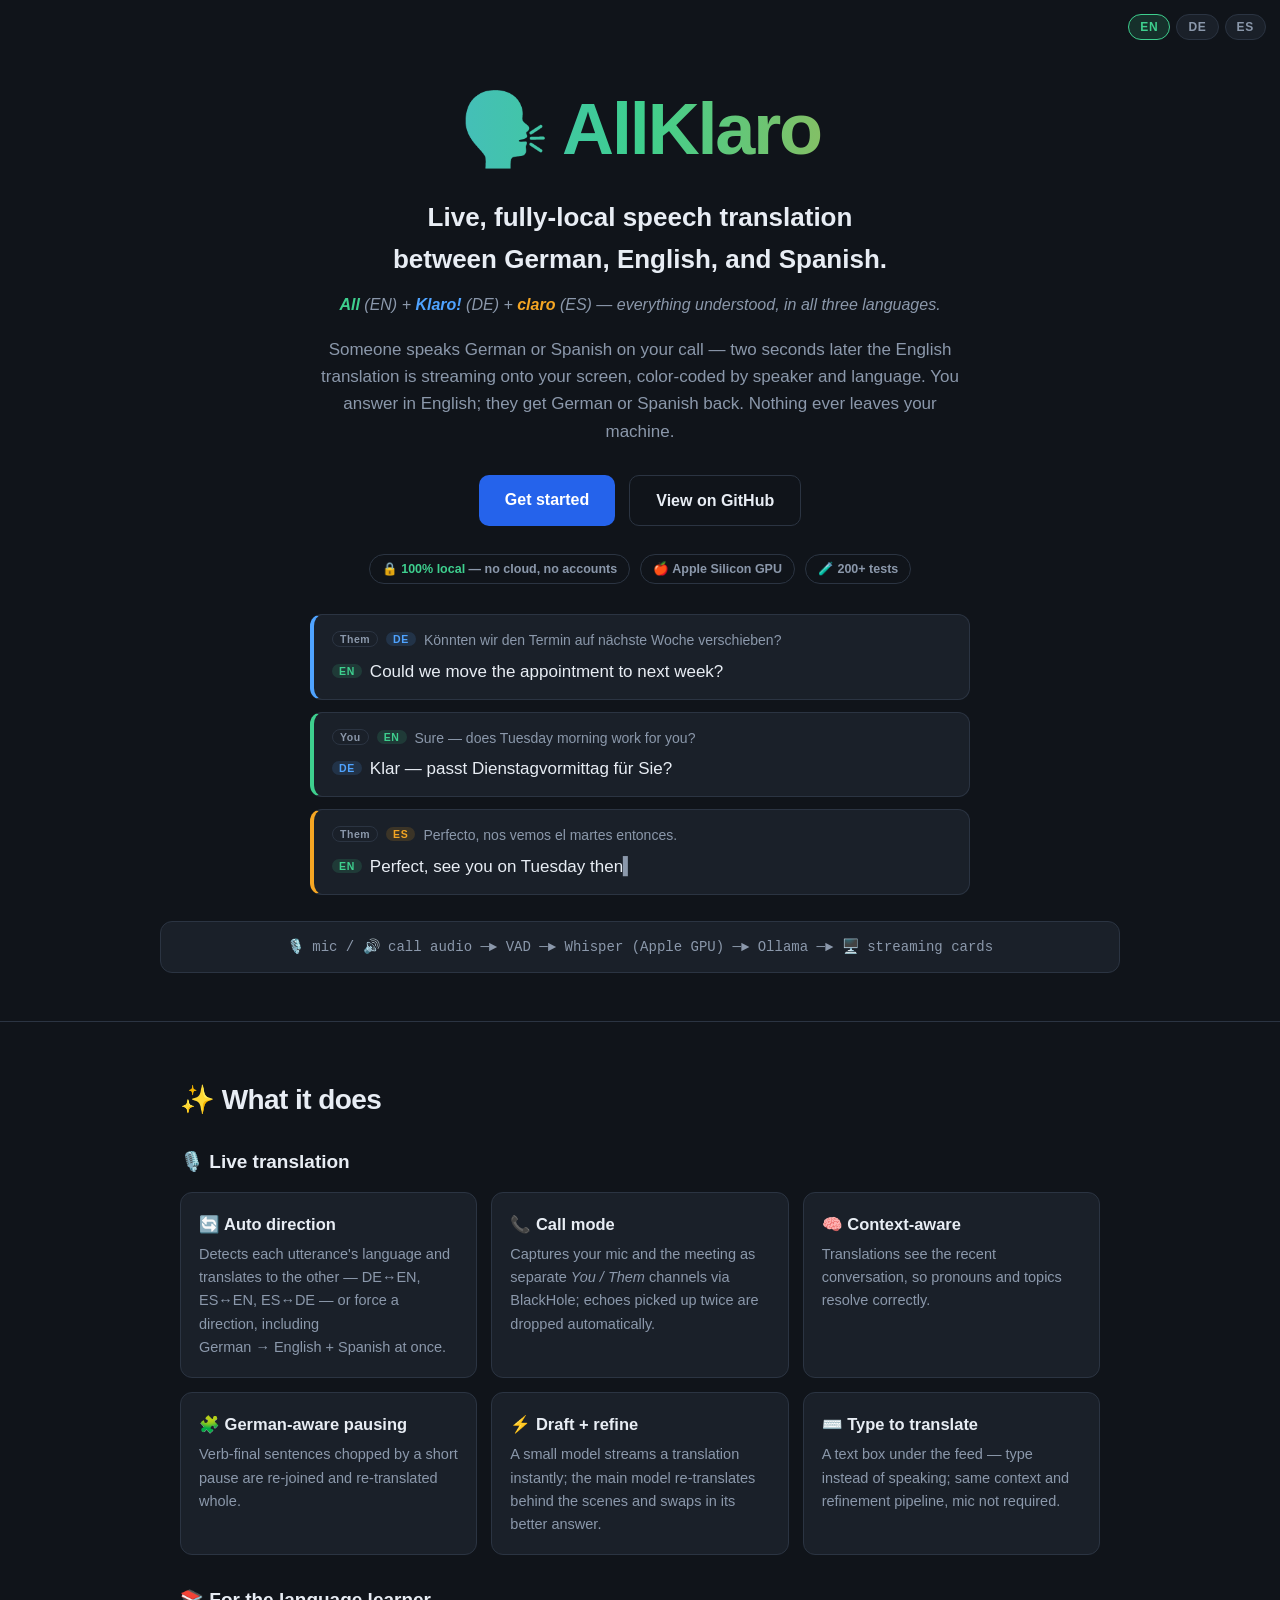
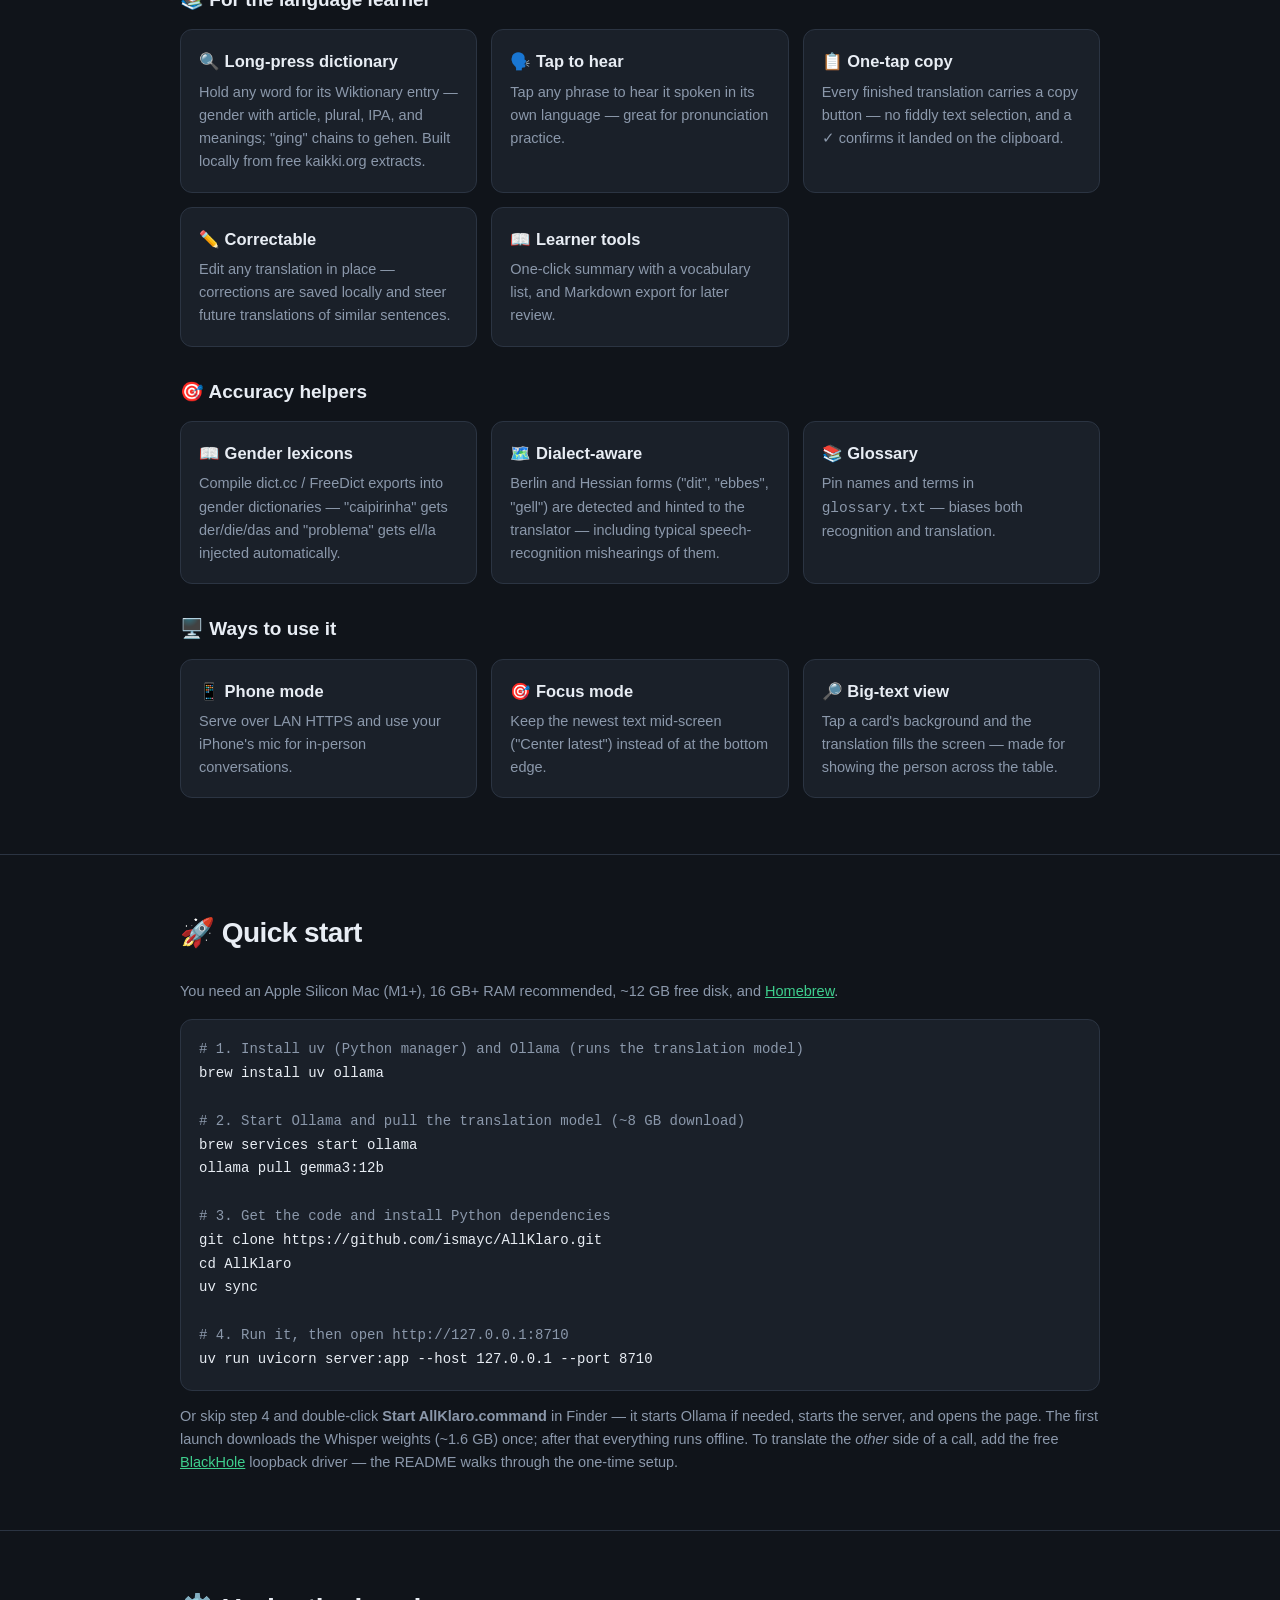
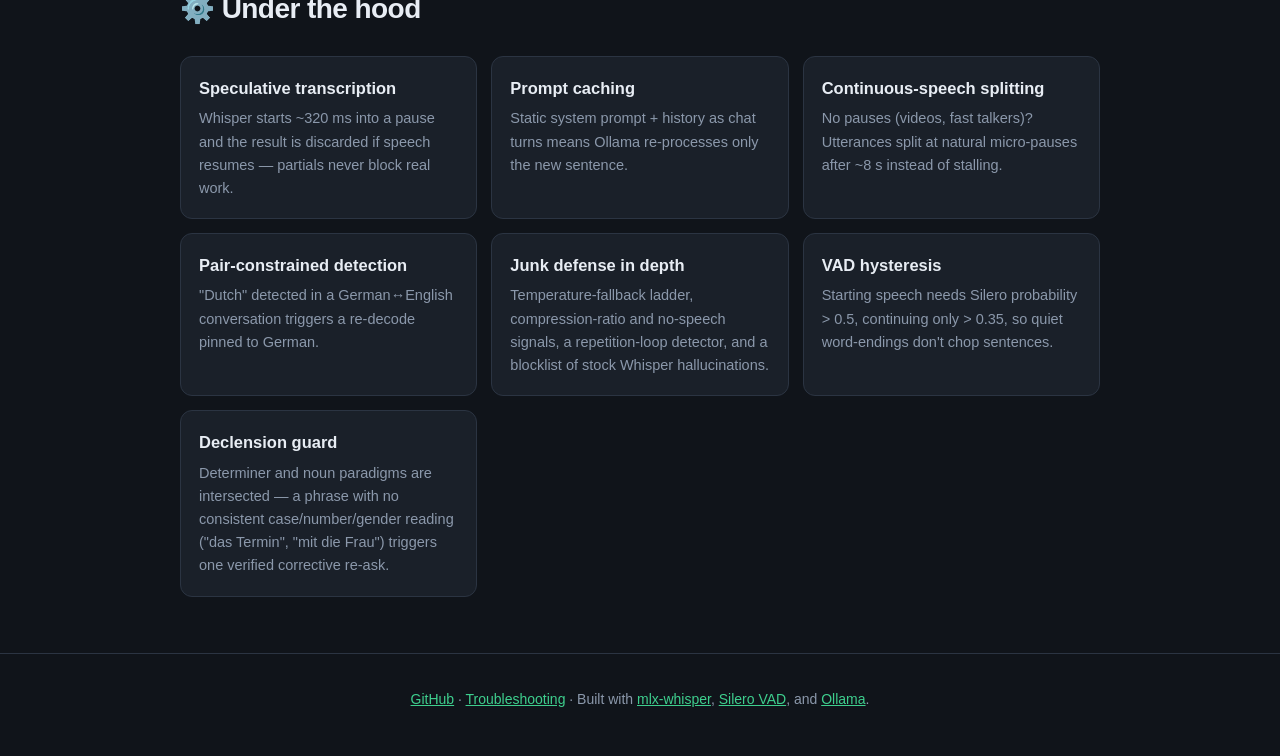
==== docs/index.html @ ea9c194c "Group the website's feature tiles into themed sections; sync feature lists Sixteen flat tiles outgre" ====
<!doctype html>
<html lang="en">
<head>
  <meta charset="utf-8" />
  <meta name="viewport" content="width=device-width, initial-scale=1" />
  <title>AllKlaro — live, fully-local speech translation</title>
  <meta name="description" content="Live, fully-local speech translation between German, English, and Spanish. Runs entirely on your Mac — nothing leaves your machine." />
  <link rel="icon" href="data:image/svg+xml,<svg xmlns='http://www.w3.org/2000/svg' viewBox='0 0 100 100'><text y='.9em' font-size='90'>🗣️</text></svg>" />
  <link rel="apple-touch-icon" href="apple-touch-icon.png" />
  <!-- The page has its own EN/DE/ES toggle; browser translate prompts only
       add noise (Chrome misdetects the Spanish as Italian). -->
  <meta name="google" content="notranslate" />
  <!-- Link-preview card (iMessage, Slack, social) -->
  <meta property="og:type" content="website" />
  <meta property="og:site_name" content="AllKlaro" />
  <meta property="og:title" content="AllKlaro — live, fully-local speech translation" />
  <meta property="og:description" content="Live speech translation between German, English, and Spanish that runs entirely on your Mac — nothing leaves your machine." />
  <meta property="og:url" content="https://ismayc.github.io/AllKlaro/" />
  <meta property="og:image" content="https://ismayc.github.io/AllKlaro/social-card.png" />
  <meta property="og:image:width" content="1200" />
  <meta property="og:image:height" content="630" />
  <meta name="twitter:card" content="summary_large_image" />
  <meta name="twitter:title" content="AllKlaro — live, fully-local speech translation" />
  <meta name="twitter:description" content="Live speech translation between German, English, and Spanish that runs entirely on your Mac — nothing leaves your machine." />
  <meta name="twitter:image" content="https://ismayc.github.io/AllKlaro/social-card.png" />
  <style>
    * { box-sizing: border-box; margin: 0; }
    :root {
      --bg: #10141a; --panel: #1a2029; --border: #2b3442;
      --text: #e8edf4; --muted: #8b98ab;
      --de: #4fa3ff; --en: #3ecf8e; --es: #f5a623; --err: #ff6b6b;
      --accent: #2563eb;
    }
    html { scroll-behavior: smooth; }
    body {
      background: var(--bg); color: var(--text);
      font-family: -apple-system, "SF Pro Text", Helvetica, Arial, sans-serif;
      line-height: 1.6;
    }
    .wrap { max-width: 960px; margin: 0 auto; padding: 0 20px; }
    a { color: var(--en); }

    /* ---------------------------------------------------- language toggle */
    .lang-toggle { position: fixed; top: 14px; right: 14px; display: flex;
      gap: 6px; z-index: 5; }
    .lang-toggle button {
      font-size: 12px; font-weight: 700; letter-spacing: .06em;
      padding: 5px 11px; border-radius: 20px; cursor: pointer;
      background: var(--panel); color: var(--muted);
      border: 1px solid var(--border);
    }
    .lang-toggle button:hover { border-color: var(--muted); }
    .lang-toggle button.active[data-lang="en"] {
      color: var(--en); border-color: var(--en); background: rgba(62,207,142,.15); }
    .lang-toggle button.active[data-lang="de"] {
      color: var(--de); border-color: var(--de); background: rgba(79,163,255,.15); }
    .lang-toggle button.active[data-lang="es"] {
      color: var(--es); border-color: var(--es); background: rgba(245,166,35,.15); }

    /* ------------------------------------------------------------- hero */
    .hero { text-align: center; padding: 72px 0 48px; }
    .logo {
      font-size: clamp(44px, 9vw, 72px); font-weight: 800; letter-spacing: -.03em;
      background: linear-gradient(90deg, var(--de), var(--en), var(--es));
      -webkit-background-clip: text; background-clip: text; color: transparent;
    }
    .tagline { font-size: clamp(19px, 3.5vw, 26px); font-weight: 600; margin-top: 10px; }
    .word-play { color: var(--muted); margin-top: 12px; font-style: italic; }
    .word-play b.de { color: var(--de); } .word-play b.en { color: var(--en); }
    .word-play b.es { color: var(--es); }
    .sub { color: var(--muted); max-width: 640px; margin: 18px auto 0; font-size: 17px; }
    .cta-row { display: flex; gap: 14px; justify-content: center; flex-wrap: wrap; margin-top: 30px; }
    .btn {
      display: inline-block; padding: 12px 26px; border-radius: 10px;
      font-size: 16px; font-weight: 600; text-decoration: none;
    }
    .btn.primary { background: var(--accent); color: #fff; }
    .btn.primary:hover { filter: brightness(1.15); }
    .btn.ghost { border: 1px solid var(--border); color: var(--text); }
    .btn.ghost:hover { border-color: var(--muted); }
    .chips { display: flex; gap: 10px; justify-content: center; flex-wrap: wrap; margin-top: 28px; }
    .chip {
      font-size: 12.5px; font-weight: 600; color: var(--muted);
      border: 1px solid var(--border); border-radius: 20px; padding: 4px 12px;
    }
    .chip b.en { color: var(--en); } .chip b.de { color: var(--de); } .chip b.es { color: var(--es); }

    /* ------------------------------------------------------------- demo */
    .demo { margin: 30px auto 0; max-width: 660px; text-align: left; display: grid; gap: 12px; }
    .card {
      background: var(--panel); border: 1px solid var(--border);
      border-radius: 12px; padding: 14px 18px;
    }
    .card.de { border-left: 4px solid var(--de); }
    .card.en { border-left: 4px solid var(--en); }
    .card.es { border-left: 4px solid var(--es); }
    .orig { color: var(--muted); font-size: 14px; }
    .trans { font-size: 17px; margin-top: 6px; }
    .lang {
      font-size: 10.5px; font-weight: 700; letter-spacing: .06em;
      padding: 1px 7px; border-radius: 20px; margin-right: 8px; vertical-align: 2px;
    }
    .lang.de { background: rgba(79,163,255,.15); color: var(--de); }
    .lang.en { background: rgba(62,207,142,.15); color: var(--en); }
    .lang.es { background: rgba(245,166,35,.15); color: var(--es); }
    .speaker {
      font-size: 10.5px; font-weight: 700; letter-spacing: .05em; color: var(--muted);
      border: 1px solid var(--border); border-radius: 20px; padding: 1px 7px; margin-right: 8px;
      vertical-align: 2px;
    }
    .cursor { color: var(--muted); animation: blink 1s infinite; }
    @keyframes blink { 50% { opacity: .35; } }

    /* --------------------------------------------------------- sections */
    section { padding: 56px 0; border-top: 1px solid var(--border); }
    h2 { font-size: 28px; letter-spacing: -.02em; margin-bottom: 24px; }
    .pipeline {
      color: var(--muted); background: var(--panel); border: 1px solid var(--border);
      border-radius: 12px; padding: 14px 18px; text-align: center; overflow-x: auto;
      font-family: ui-monospace, "SF Mono", Menlo, monospace; font-size: 14px;
      white-space: nowrap; margin-top: 26px;
    }
    .grid { display: grid; grid-template-columns: repeat(auto-fit, minmax(260px, 1fr)); gap: 14px; }
    .group-h { font-size: 19px; margin: 30px 0 14px; color: var(--text); }
    h2 + .group-h { margin-top: 0; }
    .feature { background: var(--panel); border: 1px solid var(--border); border-radius: 12px; padding: 18px; }
    .feature h3 { font-size: 16.5px; margin-bottom: 6px; }
    .feature p { color: var(--muted); font-size: 14.5px; }

    pre {
      background: var(--panel); border: 1px solid var(--border); border-radius: 12px;
      padding: 18px; overflow-x: auto; font-size: 14px; line-height: 1.7;
      font-family: ui-monospace, "SF Mono", Menlo, monospace;
    }
    pre .c { color: var(--muted); }
    .note { color: var(--muted); font-size: 14.5px; margin-top: 14px; }

    footer {
      border-top: 1px solid var(--border); padding: 34px 0 46px;
      color: var(--muted); font-size: 14px; text-align: center;
    }
    @media (max-width: 640px) {
      .hero { padding: 60px 0 36px; }
      section { padding: 40px 0; }
    }
  </style>
</head>
<body>

  <nav class="lang-toggle" aria-label="Page language">
    <button data-lang="en" class="active">EN</button>
    <button data-lang="de">DE</button>
    <button data-lang="es">ES</button>
  </nav>

  <div class="wrap hero">
    <div class="logo">🗣️ AllKlaro</div>
    <div class="tagline" data-i18n="tagline">Live, fully-local speech translation<br />between German, English, and Spanish.</div>
    <p class="word-play" data-i18n="wordplay"><b class="en">All</b> (EN) + <b class="de">Klaro!</b> (DE) +
      <b class="es">claro</b> (ES) — everything understood, in all three languages.</p>
    <p class="sub" data-i18n="sub">Someone speaks German or Spanish on your call — two seconds later the
      English translation is streaming onto your screen, color-coded by speaker and
      language. You answer in English; they get German or Spanish back.
      Nothing ever leaves your machine.</p>
    <div class="cta-row">
      <a class="btn primary" href="#quickstart" data-i18n="cta_start">Get started</a>
      <a class="btn ghost" href="https://github.com/ismayc/AllKlaro" data-i18n="cta_github">View on GitHub</a>
    </div>
    <div class="chips">
      <span class="chip" data-i18n="chip_local">🔒 <b class="en">100% local</b> — no cloud, no accounts</span>
      <span class="chip">🍎 Apple Silicon GPU</span>
      <span class="chip" data-i18n="chip_tests">🧪 200+ tests</span>
    </div>

    <div class="demo" aria-hidden="true">
      <div class="card de">
        <div class="orig"><span class="speaker" data-i18n="them">Them</span><span class="lang de">DE</span>Könnten wir den Termin auf nächste Woche verschieben?</div>
        <div class="trans"><span class="lang en">EN</span>Could we move the appointment to next week?</div>
      </div>
      <div class="card en">
        <div class="orig"><span class="speaker" data-i18n="you">You</span><span class="lang en">EN</span>Sure — does Tuesday morning work for you?</div>
        <div class="trans"><span class="lang de">DE</span>Klar — passt Dienstagvormittag für Sie?</div>
      </div>
      <div class="card es">
        <div class="orig"><span class="speaker" data-i18n="them2">Them</span><span class="lang es">ES</span>Perfecto, nos vemos el martes entonces.</div>
        <div class="trans"><span class="lang en">EN</span>Perfect, see you on Tuesday then<span class="cursor">▍</span></div>
      </div>
    </div>

    <div class="pipeline">🎙️ mic / 🔊 call audio ─► VAD ─► Whisper (Apple GPU) ─► Ollama ─► 🖥️ streaming cards</div>
  </div>

  <section id="features">
    <div class="wrap">
      <h2 data-i18n="features_h2">✨ What it does</h2>

      <h3 class="group-h" data-i18n="g_live">🎙️ Live translation</h3>
      <div class="grid">
        <div class="feature"><h3 data-i18n="f_auto_h">🔄 Auto direction</h3>
          <p data-i18n="f_auto_p">Detects each utterance's language and translates to the other —
          DE↔EN, ES↔EN, ES↔DE — or force a direction, including
          German&nbsp;→&nbsp;English&nbsp;+&nbsp;Spanish at once.</p></div>
        <div class="feature"><h3 data-i18n="f_call_h">📞 Call mode</h3>
          <p data-i18n="f_call_p">Captures your mic and the meeting as separate <em>You / Them</em>
          channels via BlackHole; echoes picked up twice are dropped automatically.</p></div>
        <div class="feature"><h3 data-i18n="f_ctx_h">🧠 Context-aware</h3>
          <p data-i18n="f_ctx_p">Translations see the recent conversation, so pronouns and topics
          resolve correctly.</p></div>
        <div class="feature"><h3 data-i18n="f_pause_h">🧩 German-aware pausing</h3>
          <p data-i18n="f_pause_p">Verb-final sentences chopped by a short pause are re-joined and
          re-translated whole.</p></div>
        <div class="feature"><h3 data-i18n="f_draft_h">⚡ Draft + refine</h3>
          <p data-i18n="f_draft_p">A small model streams a translation instantly; the main model
          re-translates behind the scenes and swaps in its better answer.</p></div>
        <div class="feature"><h3 data-i18n="f_type_h">⌨️ Type to translate</h3>
          <p data-i18n="f_type_p">A text box under the feed — type instead of speaking; same
          context and refinement pipeline, mic not required.</p></div>
      </div>

      <h3 class="group-h" data-i18n="g_learn">📚 For the language learner</h3>
      <div class="grid">
        <div class="feature"><h3 data-i18n="f_lookup_h">🔍 Long-press dictionary</h3>
          <p data-i18n="f_lookup_p">Hold any word for its Wiktionary entry — gender with article,
          plural, IPA, and meanings; "ging" chains to gehen. Built locally
          from free kaikki.org extracts.</p></div>
        <div class="feature"><h3 data-i18n="f_tap_h">🗣️ Tap to hear</h3>
          <p data-i18n="f_tap_p">Tap any phrase to hear it spoken in its own language — great for
          pronunciation practice.</p></div>
        <div class="feature"><h3 data-i18n="f_copy_h">📋 One-tap copy</h3>
          <p data-i18n="f_copy_p">Every finished translation carries a copy button — no fiddly
          text selection, and a ✓ confirms it landed on the clipboard.</p></div>
        <div class="feature"><h3 data-i18n="f_correct_h">✏️ Correctable</h3>
          <p data-i18n="f_correct_p">Edit any translation in place — corrections are saved locally and
          steer future translations of similar sentences.</p></div>
        <div class="feature"><h3 data-i18n="f_learn_h">📖 Learner tools</h3>
          <p data-i18n="f_learn_p">One-click summary with a vocabulary list, and Markdown export for
          later review.</p></div>
      </div>

      <h3 class="group-h" data-i18n="g_quality">🎯 Accuracy helpers</h3>
      <div class="grid">
        <div class="feature"><h3 data-i18n="f_gender_h">📖 Gender lexicons</h3>
          <p data-i18n="f_gender_p">Compile dict.cc / FreeDict exports into gender dictionaries —
          "caipirinha" gets der/die/das and "problema" gets el/la injected
          automatically.</p></div>
        <div class="feature"><h3 data-i18n="f_dialect_h">🗺️ Dialect-aware</h3>
          <p data-i18n="f_dialect_p">Berlin and Hessian forms ("dit", "ebbes", "gell") are detected
          and hinted to the translator — including typical speech-recognition
          mishearings of them.</p></div>
        <div class="feature"><h3 data-i18n="f_gloss_h">📚 Glossary</h3>
          <p data-i18n="f_gloss_p">Pin names and terms in <code>glossary.txt</code> — biases both
          recognition and translation.</p></div>
      </div>

      <h3 class="group-h" data-i18n="g_use">🖥️ Ways to use it</h3>
      <div class="grid">
        <div class="feature"><h3 data-i18n="f_phone_h">📱 Phone mode</h3>
          <p data-i18n="f_phone_p">Serve over LAN HTTPS and use your iPhone's mic for in-person
          conversations.</p></div>
        <div class="feature"><h3 data-i18n="f_focus_h">🎯 Focus mode</h3>
          <p data-i18n="f_focus_p">Keep the newest text mid-screen ("Center latest") instead of at the
          bottom edge.</p></div>
        <div class="feature"><h3 data-i18n="f_big_h">🔎 Big-text view</h3>
          <p data-i18n="f_big_p">Tap a card's background and the translation fills the screen —
          made for showing the person across the table.</p></div>
      </div>
    </div>
  </section>

  <section id="quickstart">
    <div class="wrap">
      <h2 data-i18n="qs_h2">🚀 Quick start</h2>
      <p class="note" style="margin: 0 0 16px" data-i18n="qs_req">You need an Apple Silicon Mac (M1+),
        16&nbsp;GB+ RAM recommended, ~12&nbsp;GB free disk, and
        <a href="https://brew.sh">Homebrew</a>.</p>
      <pre><span class="c"># 1. Install uv (Python manager) and Ollama (runs the translation model)</span>
brew install uv ollama

<span class="c"># 2. Start Ollama and pull the translation model (~8 GB download)</span>
brew services start ollama
ollama pull gemma3:12b

<span class="c"># 3. Get the code and install Python dependencies</span>
git clone https://github.com/ismayc/AllKlaro.git
cd AllKlaro
uv sync

<span class="c"># 4. Run it, then open http://127.0.0.1:8710</span>
uv run uvicorn server:app --host 127.0.0.1 --port 8710</pre>
      <p class="note" data-i18n="qs_note">Or skip step 4 and double-click <strong>Start AllKlaro.command</strong>
        in Finder — it starts Ollama if needed, starts the server, and opens the page.
        The first launch downloads the Whisper weights (~1.6&nbsp;GB) once; after that
        everything runs offline. To translate the <em>other</em> side of a call, add the
        free <a href="https://existential.audio/blackhole/">BlackHole</a> loopback driver —
        the README walks through the one-time setup.</p>
    </div>
  </section>

  <section id="how">
    <div class="wrap">
      <h2 data-i18n="how_h2">⚙️ Under the hood</h2>
      <div class="grid">
        <div class="feature"><h3 data-i18n="h_spec_h">Speculative transcription</h3>
          <p data-i18n="h_spec_p">Whisper starts ~320 ms into a pause and the result is discarded if
          speech resumes — partials never block real work.</p></div>
        <div class="feature"><h3 data-i18n="h_cache_h">Prompt caching</h3>
          <p data-i18n="h_cache_p">Static system prompt + history as chat turns means Ollama
          re-processes only the new sentence.</p></div>
        <div class="feature"><h3 data-i18n="h_split_h">Continuous-speech splitting</h3>
          <p data-i18n="h_split_p">No pauses (videos, fast talkers)? Utterances split at natural
          micro-pauses after ~8 s instead of stalling.</p></div>
        <div class="feature"><h3 data-i18n="h_pair_h">Pair-constrained detection</h3>
          <p data-i18n="h_pair_p">"Dutch" detected in a German↔English conversation triggers a
          re-decode pinned to German.</p></div>
        <div class="feature"><h3 data-i18n="h_junk_h">Junk defense in depth</h3>
          <p data-i18n="h_junk_p">Temperature-fallback ladder, compression-ratio and no-speech
          signals, a repetition-loop detector, and a blocklist of stock
          Whisper hallucinations.</p></div>
        <div class="feature"><h3 data-i18n="h_vad_h">VAD hysteresis</h3>
          <p data-i18n="h_vad_p">Starting speech needs Silero probability &gt; 0.5, continuing only
          &gt; 0.35, so quiet word-endings don't chop sentences.</p></div>
        <div class="feature"><h3 data-i18n="h_decl_h">Declension guard</h3>
          <p data-i18n="h_decl_p">Determiner and noun paradigms are intersected — a phrase with no
          consistent case/number/gender reading ("das Termin", "mit die
          Frau") triggers one verified corrective re-ask.</p></div>
      </div>
    </div>
  </section>

  <footer>
    <div class="wrap" data-i18n="footer">
      <a href="https://github.com/ismayc/AllKlaro">GitHub</a> ·
      <a href="https://github.com/ismayc/AllKlaro#-troubleshooting">Troubleshooting</a> ·
      Built with <a href="https://github.com/ml-explore/mlx-examples">mlx-whisper</a>,
      <a href="https://github.com/snakers4/silero-vad">Silero VAD</a>, and
      <a href="https://ollama.com">Ollama</a>.
    </div>
  </footer>

  <script>
  // English lives in the markup; DE/ES swap in via [data-i18n]. Links for
  // friends: https://ismayc.github.io/AllKlaro/?lang=de (or ?lang=es).
  const I18N = {
    de: {
      tagline: "Live-Sprachübersetzung, komplett lokal —<br />zwischen Deutsch, Englisch und Spanisch.",
      wordplay: '<b class="en">All</b> (EN) + <b class="de">Klaro!</b> (DE) + <b class="es">claro</b> (ES) — alles verstanden, in allen drei Sprachen.',
      sub: "Jemand spricht Deutsch oder Spanisch in deinem Call — zwei Sekunden später läuft die englische Übersetzung über deinen Bildschirm, farblich nach Sprecher und Sprache markiert. Du antwortest auf Englisch; die Gegenseite bekommt Deutsch oder Spanisch. Nichts verlässt jemals deinen Rechner.",
      cta_start: "Loslegen",
      cta_github: "Auf GitHub ansehen",
      chip_local: '🔒 <b class="en">100 % lokal</b> — keine Cloud, keine Konten',
      chip_tests: "🧪 Über 200 Tests",
      them: "Die andere Seite", you: "Du", them2: "Die andere Seite",
      features_h2: "✨ Was es kann",
      g_live: "🎙️ Live-Übersetzung",
      g_learn: "📚 Zum Sprachenlernen",
      g_quality: "🎯 Genauigkeits-Helfer",
      g_use: "🖥️ Nutzungsarten",
      f_copy_h: "📋 Kopieren mit einem Tipp",
      f_copy_p: "Jede fertige Übersetzung hat einen Kopier-Button — kein fummeliges Markieren, ein ✓ bestätigt, dass sie in der Zwischenablage ist.",
      f_big_h: "🔎 Großtext-Ansicht",
      f_big_p: "Tippe auf den Kartenhintergrund und die Übersetzung füllt den Bildschirm — gemacht, um sie dem Gegenüber zu zeigen.",
      f_auto_h: "🔄 Automatische Richtung",
      f_auto_p: "Erkennt die Sprache jeder Äußerung und übersetzt in die jeweils andere — DE↔EN, ES↔EN, ES↔DE — oder mit fester Richtung, auch Deutsch&nbsp;→&nbsp;Englisch&nbsp;+&nbsp;Spanisch gleichzeitig.",
      f_call_h: "📞 Call-Modus",
      f_call_p: "Nimmt dein Mikrofon und das Meeting als getrennte Kanäle (<em>Du / Gegenseite</em>) über BlackHole auf; doppelt eingefangene Echos werden automatisch verworfen.",
      f_tap_h: "🗣️ Antippen und anhören",
      f_tap_p: "Tippe einen Satz an, um ihn in seiner eigenen Sprache zu hören — ideal zum Üben der Aussprache.",
      f_ctx_h: "🧠 Kontextbewusst",
      f_ctx_p: "Die Übersetzungen kennen den bisherigen Gesprächsverlauf — Pronomen und Themen werden richtig aufgelöst.",
      f_pause_h: "🧩 Deutsch-bewusste Pausen",
      f_pause_p: "Sätze mit dem Verb am Ende, die eine kurze Pause zerteilt hat, werden wieder zusammengefügt und als Ganzes neu übersetzt.",
      f_draft_h: "⚡ Entwurf + Feinschliff",
      f_draft_p: "Ein kleines Modell streamt sofort eine Übersetzung; das Hauptmodell übersetzt im Hintergrund erneut und tauscht seine bessere Fassung ein.",
      f_correct_h: "✏️ Korrigierbar",
      f_correct_p: "Bearbeite jede Übersetzung direkt — Korrekturen werden lokal gespeichert und lenken künftige Übersetzungen ähnlicher Sätze.",
      f_learn_h: "📖 Lern-Werkzeuge",
      f_learn_p: "Zusammenfassung samt Vokabelliste mit einem Klick, dazu Markdown-Export zum späteren Wiederholen.",
      f_type_h: "⌨️ Tippen statt sprechen",
      f_type_p: "Ein Textfeld unter dem Verlauf — tippen statt sprechen; gleicher Kontext, gleiche Pipeline, kein Mikrofon nötig.",
      f_gender_h: "📖 Genus-Lexika",
      f_gender_p: "dict.cc-/FreeDict-Exporte werden zu Genus-Wörterbüchern kompiliert — „Caipirinha“ bekommt automatisch der/die/das, „problema“ el/la.",
      f_dialect_h: "🗺️ Dialekt-bewusst",
      f_dialect_p: "Berlinerische und hessische Formen („dit“, „ebbes“, „gell“) werden erkannt und dem Übersetzer als Hinweis mitgegeben — samt typischer Verhörer der Spracherkennung.",
      f_phone_h: "📱 Handy-Modus",
      f_phone_p: "Per HTTPS im WLAN bereitstellen und das iPhone-Mikrofon für Gespräche vor Ort nutzen.",
      f_focus_h: "🎯 Fokus-Modus",
      f_focus_p: "Hält den neuesten Text in der Bildschirmmitte („Center latest“) statt am unteren Rand.",
      f_gloss_h: "📚 Glossar",
      f_gloss_p: "Namen und Begriffe in <code>glossary.txt</code> festlegen — beeinflusst Erkennung und Übersetzung.",
      f_lookup_h: "🔍 Wörterbuch per langem Druck",
      f_lookup_p: "Ein Wort gedrückt halten und den Wiktionary-Eintrag sehen — Genus mit Artikel, Plural, IPA und Bedeutungen; „ging“ führt zu gehen. Lokal aus freien kaikki.org-Daten gebaut.",
      qs_h2: "🚀 Schnellstart",
      qs_req: 'Du brauchst einen Apple-Silicon-Mac (M1+), empfohlen 16&nbsp;GB+ RAM, ~12&nbsp;GB freien Speicher und <a href="https://brew.sh">Homebrew</a>.',
      qs_note: 'Oder überspring Schritt 4 und doppelklicke <strong>Start AllKlaro.command</strong> im Finder — das startet bei Bedarf Ollama, dann den Server, und öffnet die Seite. Beim ersten Start werden die Whisper-Gewichte (~1,6&nbsp;GB) einmalig geladen; danach läuft alles offline. Um die <em>andere</em> Seite eines Calls zu übersetzen, installiere den kostenlosen <a href="https://existential.audio/blackhole/">BlackHole</a>-Loopback-Treiber — das README erklärt die einmalige Einrichtung.',
      how_h2: "⚙️ Unter der Haube",
      h_spec_h: "Spekulative Transkription",
      h_spec_p: "Whisper startet ~320 ms nach Pausenbeginn; das Ergebnis wird verworfen, wenn das Sprechen weitergeht — Zwischenstände blockieren nie die eigentliche Arbeit.",
      h_cache_h: "Prompt-Caching",
      h_cache_p: "Statischer System-Prompt + Verlauf als Chat-Runden: Ollama verarbeitet nur den neuen Satz erneut.",
      h_split_h: "Teilen ohne Pausen",
      h_split_p: "Keine Pausen (Videos, schnelle Sprecher)? Äußerungen werden nach ~8 s an natürlichen Mikro-Pausen geteilt, statt zu stocken.",
      h_pair_h: "Paar-beschränkte Erkennung",
      h_pair_p: "Wird in einem Deutsch↔Englisch-Gespräch „Niederländisch“ erkannt, wird neu dekodiert — festgenagelt auf Deutsch.",
      h_junk_h: "Mehrstufige Müllabwehr",
      h_junk_p: "Temperatur-Leiter, Kompressions- und No-Speech-Signale, ein Detektor für Wiederholungsschleifen und eine Sperrliste bekannter Whisper-Halluzinationen.",
      h_vad_h: "VAD-Hysterese",
      h_vad_p: "Sprechbeginn braucht Silero-Wahrscheinlichkeit &gt; 0,5, Weitersprechen nur &gt; 0,35 — leise Wortenden zerhacken keine Sätze.",
      h_decl_h: "Deklinations-Wächter",
      h_decl_p: "Determinativ- und Substantiv-Paradigmen werden geschnitten — eine Phrase ohne konsistente Kasus/Numerus/Genus-Lesart („das Termin“, „mit die Frau“) löst genau eine verifizierte Korrektur-Nachfrage aus.",
      footer: '<a href="https://github.com/ismayc/AllKlaro">GitHub</a> · <a href="https://github.com/ismayc/AllKlaro#-troubleshooting">Fehlerbehebung</a> · Gebaut mit <a href="https://github.com/ml-explore/mlx-examples">mlx-whisper</a>, <a href="https://github.com/snakers4/silero-vad">Silero VAD</a> und <a href="https://ollama.com">Ollama</a>.',
    },
    es: {
      tagline: "Traducción de voz en vivo, totalmente local —<br />entre alemán, inglés y español.",
      wordplay: '<b class="en">All</b> (EN) + <b class="de">Klaro!</b> (DE) + <b class="es">claro</b> (ES) — todo entendido, en los tres idiomas.',
      sub: "Alguien habla alemán o español en tu llamada — dos segundos después la traducción al inglés va apareciendo en tu pantalla, con colores según hablante e idioma. Tú respondes en inglés; la otra persona recibe alemán o español. Nada sale nunca de tu equipo.",
      cta_start: "Comenzar",
      cta_github: "Ver en GitHub",
      chip_local: '🔒 <b class="en">100 % local</b> — sin nube, sin cuentas',
      chip_tests: "🧪 Más de 200 pruebas",
      them: "La otra persona", you: "Tú", them2: "La otra persona",
      features_h2: "✨ Qué hace",
      g_live: "🎙️ Traducción en vivo",
      g_learn: "📚 Para aprender idiomas",
      g_quality: "🎯 Ayudas de precisión",
      g_use: "🖥️ Formas de usarlo",
      f_copy_h: "📋 Copia con un toque",
      f_copy_p: "Cada traducción terminada tiene un botón de copiar — sin seleccionar texto, y un ✓ confirma que quedó en el portapapeles.",
      f_big_h: "🔎 Vista de texto grande",
      f_big_p: "Toca el fondo de una tarjeta y la traducción llena la pantalla — pensada para mostrarla a la persona de enfrente.",
      f_auto_h: "🔄 Dirección automática",
      f_auto_p: "Detecta el idioma de cada frase y traduce al otro — DE↔EN, ES↔EN, ES↔DE — o fija una dirección, incluso alemán&nbsp;→&nbsp;inglés&nbsp;+&nbsp;español a la vez.",
      f_call_h: "📞 Modo llamada",
      f_call_p: "Captura tu micrófono y la reunión como canales separados (<em>Tú / Ellos</em>) mediante BlackHole; los ecos captados dos veces se descartan automáticamente.",
      f_tap_h: "🗣️ Toca para escuchar",
      f_tap_p: "Toca cualquier frase para oírla en su propio idioma — ideal para practicar la pronunciación.",
      f_ctx_h: "🧠 Con contexto",
      f_ctx_p: "Las traducciones ven la conversación reciente, así que los pronombres y los temas se resuelven correctamente.",
      f_pause_h: "🧩 Pausas a la alemana",
      f_pause_p: "Las frases con el verbo al final que una pausa corta partió se vuelven a unir y se retraducen completas.",
      f_draft_h: "⚡ Borrador + refinado",
      f_draft_p: "Un modelo pequeño muestra una traducción al instante; el modelo principal retraduce en segundo plano y coloca su versión mejorada.",
      f_correct_h: "✏️ Corregible",
      f_correct_p: "Edita cualquier traducción al momento — las correcciones se guardan localmente y guían futuras traducciones de frases parecidas.",
      f_learn_h: "📖 Para estudiantes",
      f_learn_p: "Resumen con lista de vocabulario en un clic y exportación a Markdown para repasar después.",
      f_type_h: "⌨️ Escribe para traducir",
      f_type_p: "Un cuadro de texto bajo la conversación — escribe en vez de hablar; mismo contexto y misma pipeline, sin micrófono.",
      f_gender_h: "📖 Léxicos de género",
      f_gender_p: "Los exportes de dict.cc/FreeDict se compilan en diccionarios de género — «caipirinha» recibe der/die/das y «problema» el/la automáticamente.",
      f_dialect_h: "🗺️ Atento a dialectos",
      f_dialect_p: "Las formas berlinesas y de Hesse («dit», «ebbes», «gell») se detectan y se le indican al traductor — incluidos los errores típicos del reconocimiento de voz.",
      f_phone_h: "📱 Modo teléfono",
      f_phone_p: "Sirve por HTTPS en tu red local y usa el micrófono del iPhone para conversaciones en persona.",
      f_focus_h: "🎯 Modo enfoque",
      f_focus_p: "Mantiene el texto más reciente en el centro de la pantalla («Center latest») en lugar del borde inferior.",
      f_gloss_h: "📚 Glosario",
      f_gloss_p: "Fija nombres y términos en <code>glossary.txt</code> — influye en el reconocimiento y en la traducción.",
      f_lookup_h: "🔍 Diccionario al mantener pulsado",
      f_lookup_p: "Mantén pulsada cualquier palabra para ver su entrada de Wiktionary — género con artículo, plural, IPA y significados; «ging» lleva a gehen. Se compila localmente con datos libres de kaikki.org.",
      qs_h2: "🚀 Inicio rápido",
      qs_req: 'Necesitas un Mac con Apple Silicon (M1+), 16&nbsp;GB+ de RAM recomendados, ~12&nbsp;GB de disco libre y <a href="https://brew.sh">Homebrew</a>.',
      qs_note: 'O salta el paso 4 y haz doble clic en <strong>Start AllKlaro.command</strong> en el Finder — arranca Ollama si hace falta, inicia el servidor y abre la página. El primer arranque descarga los pesos de Whisper (~1,6&nbsp;GB) una sola vez; después todo funciona sin conexión. Para traducir el <em>otro</em> lado de una llamada, añade el controlador de loopback gratuito <a href="https://existential.audio/blackhole/">BlackHole</a> — el README explica la configuración, que se hace una sola vez.',
      how_h2: "⚙️ Por dentro",
      h_spec_h: "Transcripción especulativa",
      h_spec_p: "Whisper arranca ~320 ms tras empezar una pausa y el resultado se descarta si el habla continúa — los parciales nunca bloquean el trabajo real.",
      h_cache_h: "Caché de prompts",
      h_cache_p: "Prompt de sistema estático + historial como turnos de chat: Ollama solo reprocesa la frase nueva.",
      h_split_h: "División sin pausas",
      h_split_p: "¿Sin pausas (videos, hablantes rápidos)? Las frases se dividen en micro-pausas naturales tras ~8 s en lugar de atascarse.",
      h_pair_h: "Detección limitada al par",
      h_pair_p: "Si en una conversación alemán↔inglés se detecta «neerlandés», se vuelve a decodificar fijando el alemán.",
      h_junk_h: "Defensa contra basura",
      h_junk_p: "Escalera de temperatura, señales de compresión y de no-habla, detector de bucles de repetición y una lista de alucinaciones típicas de Whisper.",
      h_vad_h: "Histéresis del VAD",
      h_vad_p: "Empezar a hablar requiere probabilidad de Silero &gt; 0,5; continuar solo &gt; 0,35 — los finales suaves de palabra no cortan frases.",
      h_decl_h: "Guardia de declinación",
      h_decl_p: "Se intersecan los paradigmas de determinantes y sustantivos — una frase sin lectura consistente de caso/número/género («das Termin», «mit die Frau») provoca una sola repregunta correctiva verificada.",
      footer: '<a href="https://github.com/ismayc/AllKlaro">GitHub</a> · <a href="https://github.com/ismayc/AllKlaro#-troubleshooting">Solución de problemas</a> · Hecho con <a href="https://github.com/ml-explore/mlx-examples">mlx-whisper</a>, <a href="https://github.com/snakers4/silero-vad">Silero VAD</a> y <a href="https://ollama.com">Ollama</a>.',
    },
  };

  const enCache = {};
  function setLang(lang) {
    document.querySelectorAll("[data-i18n]").forEach((el) => {
      const key = el.dataset.i18n;
      if (!(key in enCache)) enCache[key] = el.innerHTML;
      el.innerHTML = lang === "en" ? enCache[key]
                                   : (I18N[lang]?.[key] ?? enCache[key]);
    });
    document.documentElement.lang = lang;
    document.querySelectorAll(".lang-toggle button").forEach((b) =>
      b.classList.toggle("active", b.dataset.lang === lang));
    try { localStorage.setItem("allklaro-lang", lang); } catch {}
    const url = new URL(location);
    url.searchParams.set("lang", lang);
    history.replaceState(null, "", url);
  }
  document.querySelectorAll(".lang-toggle button").forEach((b) => {
    b.onclick = () => setLang(b.dataset.lang);
  });
  const KNOWN = ["en", "de", "es"];
  const fromUrl = new URLSearchParams(location.search).get("lang");
  let saved = null;
  try { saved = localStorage.getItem("allklaro-lang"); } catch {}
  const browser = (navigator.language || "").slice(0, 2);
  setLang(KNOWN.includes(fromUrl) ? fromUrl
          : KNOWN.includes(saved) ? saved
          : KNOWN.includes(browser) ? browser : "en");
  </script>

</body>
</html>
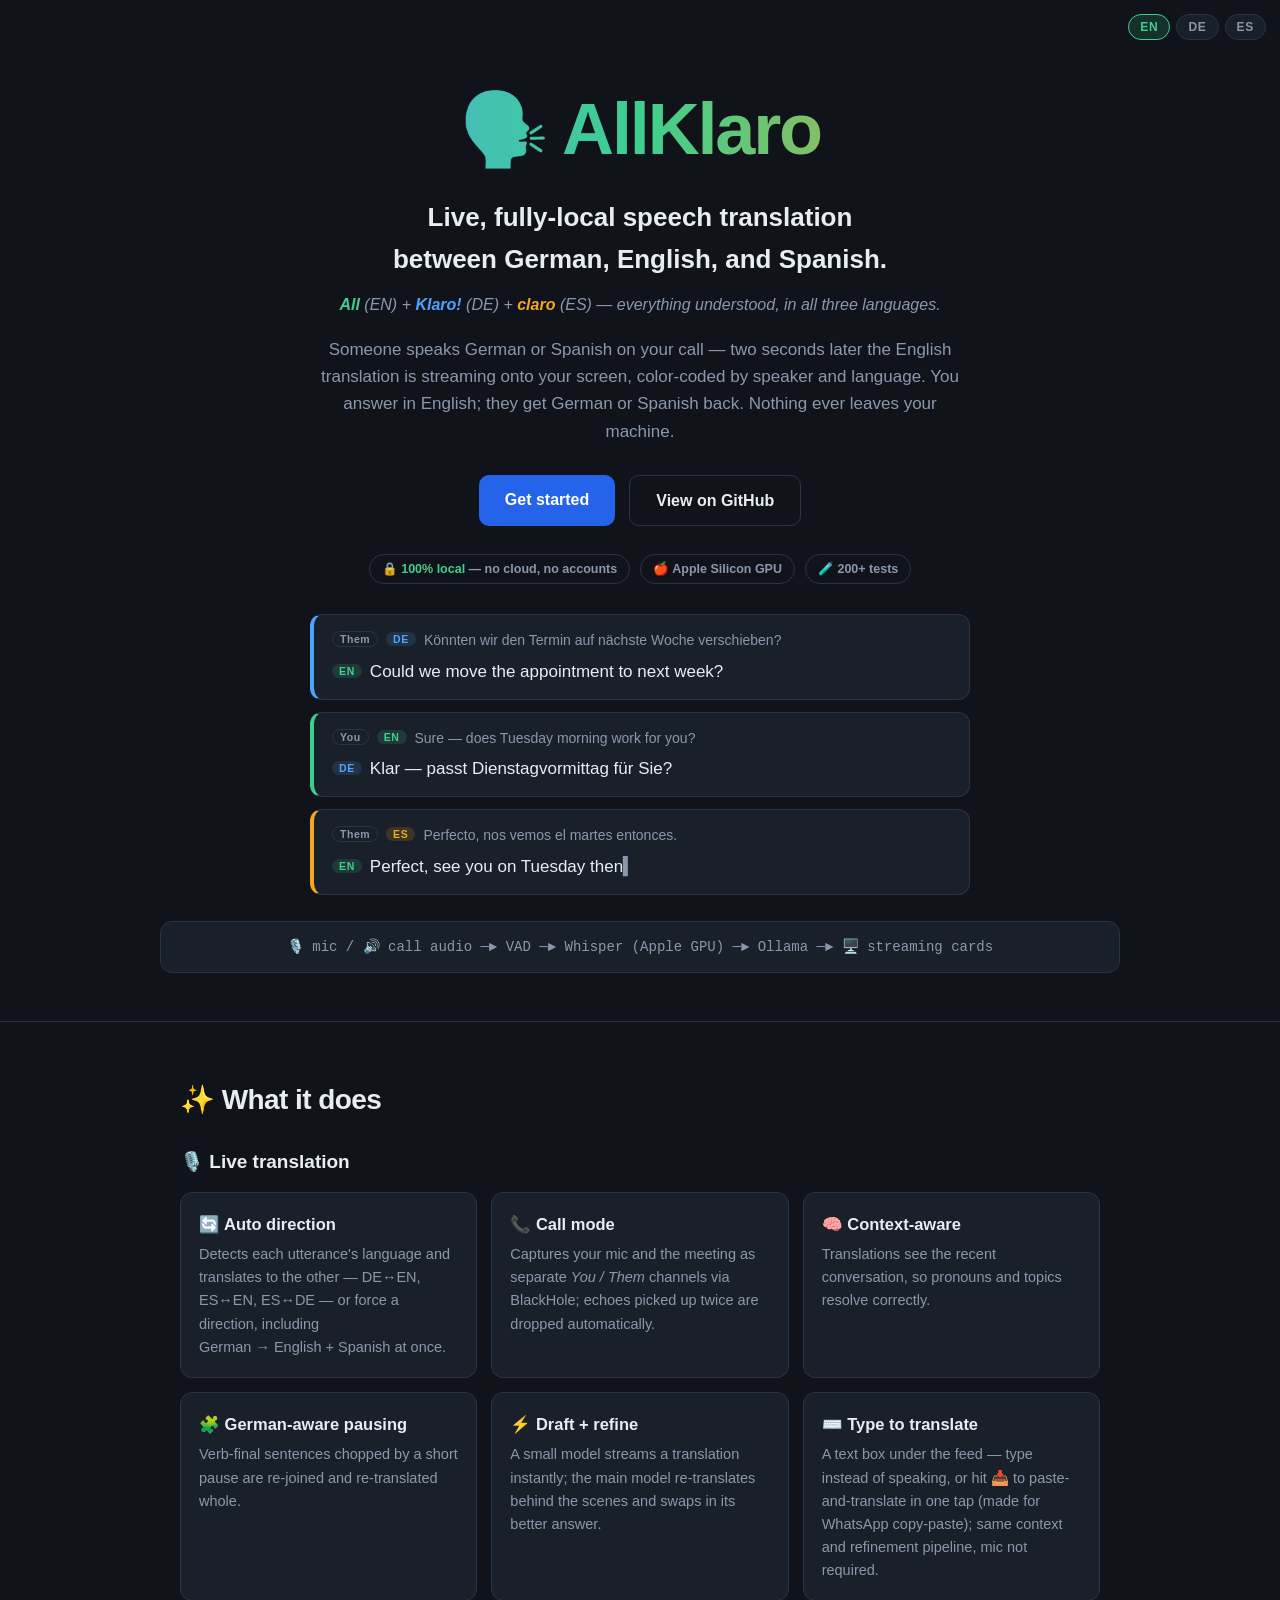
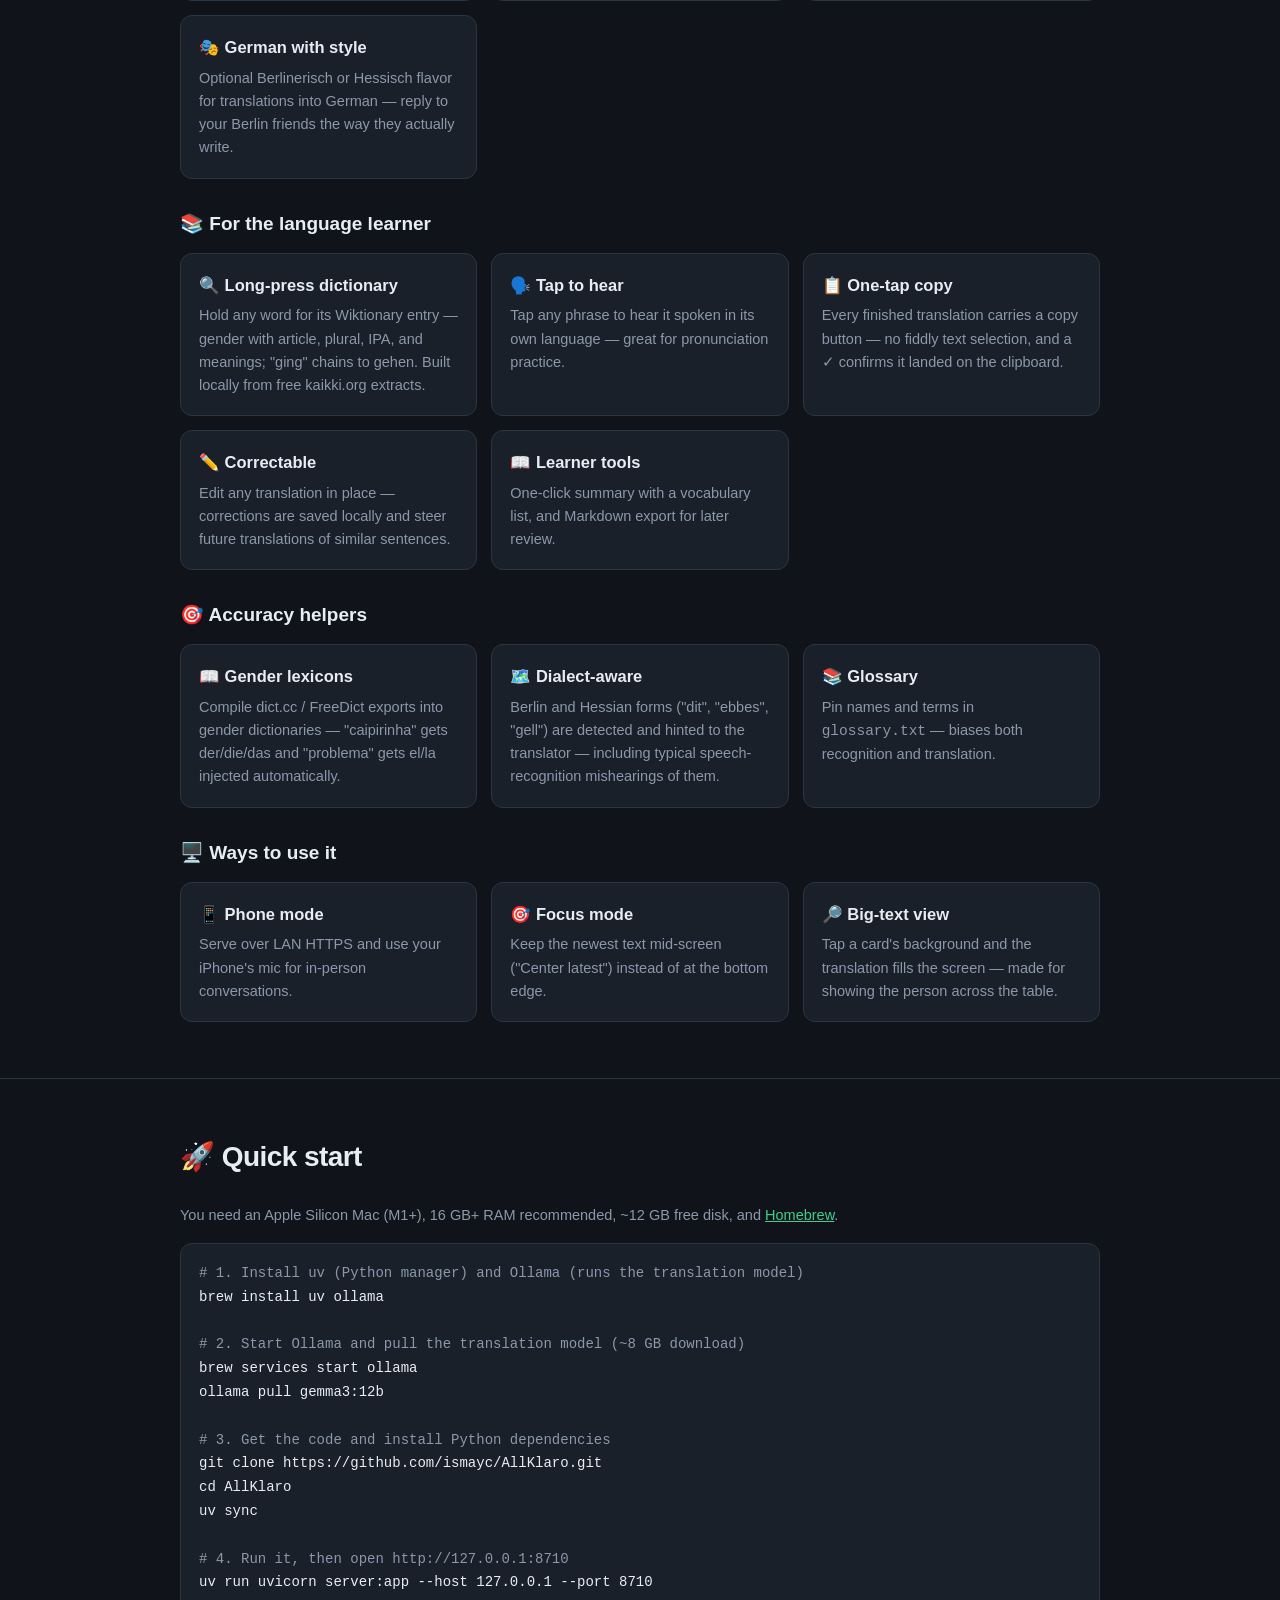
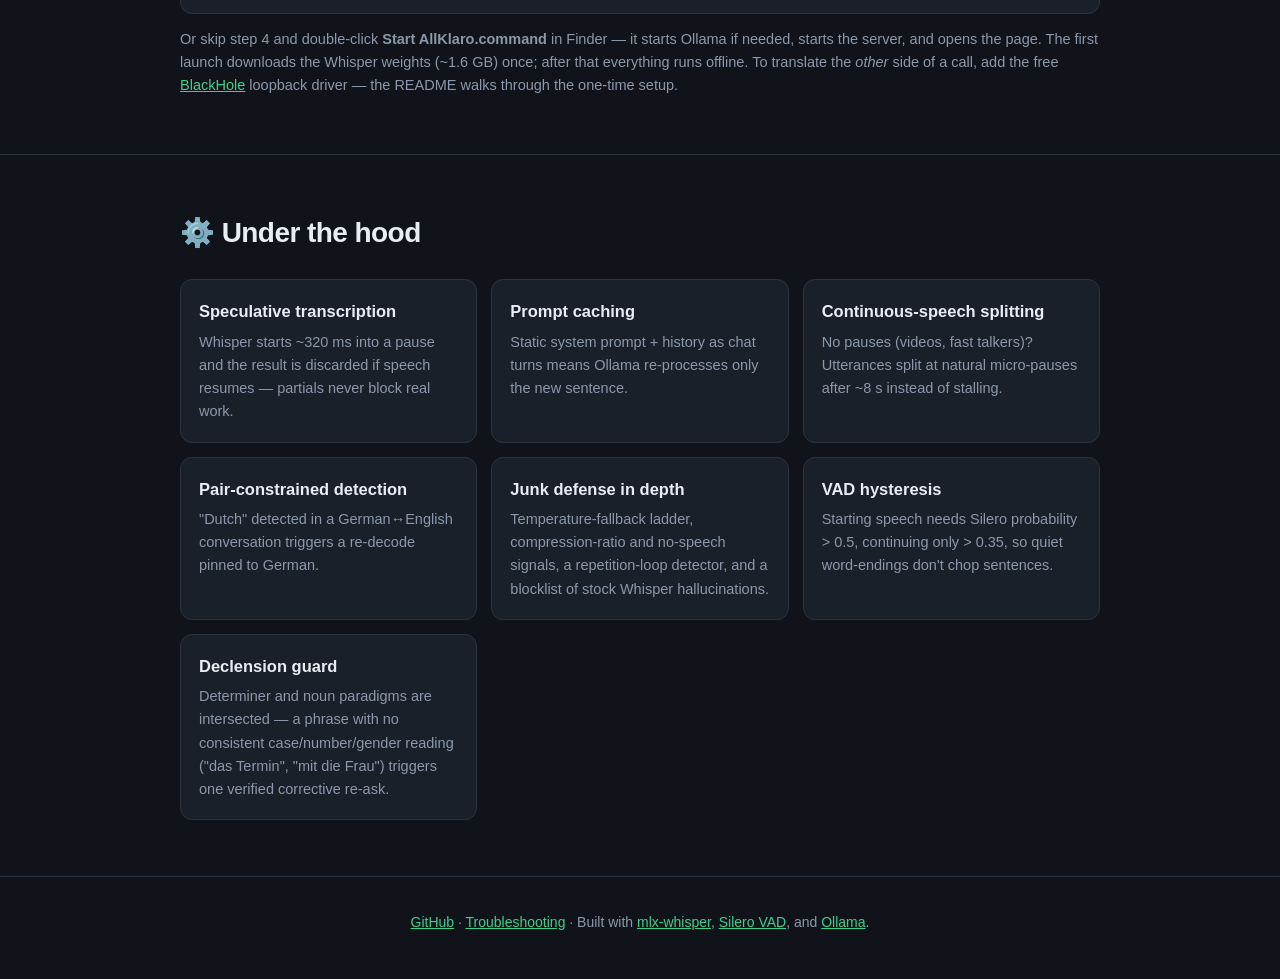
==== commit 73af9a30: "German dialect output (Berlinerisch/Hessisch) and one-tap paste-translate A "German style" setting r" ====
--- a/docs/index.html
+++ b/docs/index.html
@@ -213,8 +213,13 @@
           <p data-i18n="f_draft_p">A small model streams a translation instantly; the main model
           re-translates behind the scenes and swaps in its better answer.</p></div>
         <div class="feature"><h3 data-i18n="f_type_h">⌨️ Type to translate</h3>
-          <p data-i18n="f_type_p">A text box under the feed — type instead of speaking; same
-          context and refinement pipeline, mic not required.</p></div>
+          <p data-i18n="f_type_p">A text box under the feed — type instead of speaking, or hit 📥
+          to paste-and-translate in one tap (made for WhatsApp copy-paste);
+          same context and refinement pipeline, mic not required.</p></div>
+        <div class="feature"><h3 data-i18n="f_flavor_h">🎭 German with style</h3>
+          <p data-i18n="f_flavor_p">Optional Berlinerisch or Hessisch flavor for translations into
+          German — reply to your Berlin friends the way they actually
+          write.</p></div>
       </div>
 
       <h3 class="group-h" data-i18n="g_learn">📚 For the language learner</h3>
@@ -376,7 +381,9 @@
       f_learn_h: "📖 Lern-Werkzeuge",
       f_learn_p: "Zusammenfassung samt Vokabelliste mit einem Klick, dazu Markdown-Export zum späteren Wiederholen.",
       f_type_h: "⌨️ Tippen statt sprechen",
-      f_type_p: "Ein Textfeld unter dem Verlauf — tippen statt sprechen; gleicher Kontext, gleiche Pipeline, kein Mikrofon nötig.",
+      f_type_p: "Ein Textfeld unter dem Verlauf — tippen statt sprechen, oder mit 📥 einfügen und übersetzen in einem Tipp (gemacht für WhatsApp-Kopien); gleicher Kontext, gleiche Pipeline, kein Mikrofon nötig.",
+      f_flavor_h: "🎭 Deutsch mit Stil",
+      f_flavor_p: "Optional Berlinerisch oder Hessisch für Übersetzungen ins Deutsche — antworte deinen Berliner Freunden so, wie sie wirklich schreiben.",
       f_gender_h: "📖 Genus-Lexika",
       f_gender_p: "dict.cc-/FreeDict-Exporte werden zu Genus-Wörterbüchern kompiliert — „Caipirinha“ bekommt automatisch der/die/das, „problema“ el/la.",
       f_dialect_h: "🗺️ Dialekt-bewusst",
@@ -444,7 +451,9 @@
       f_learn_h: "📖 Para estudiantes",
       f_learn_p: "Resumen con lista de vocabulario en un clic y exportación a Markdown para repasar después.",
       f_type_h: "⌨️ Escribe para traducir",
-      f_type_p: "Un cuadro de texto bajo la conversación — escribe en vez de hablar; mismo contexto y misma pipeline, sin micrófono.",
+      f_type_p: "Un cuadro de texto bajo la conversación — escribe en vez de hablar, o pulsa 📥 para pegar y traducir con un toque (pensado para copiar de WhatsApp); mismo contexto y misma pipeline, sin micrófono.",
+      f_flavor_h: "🎭 Alemán con estilo",
+      f_flavor_p: "Sabor opcional berlinés o hessiano para las traducciones al alemán — responde a tus amigos de Berlín tal como escriben de verdad.",
       f_gender_h: "📖 Léxicos de género",
       f_gender_p: "Los exportes de dict.cc/FreeDict se compilan en diccionarios de género — «caipirinha» recibe der/die/das y «problema» el/la automáticamente.",
       f_dialect_h: "🗺️ Atento a dialectos",
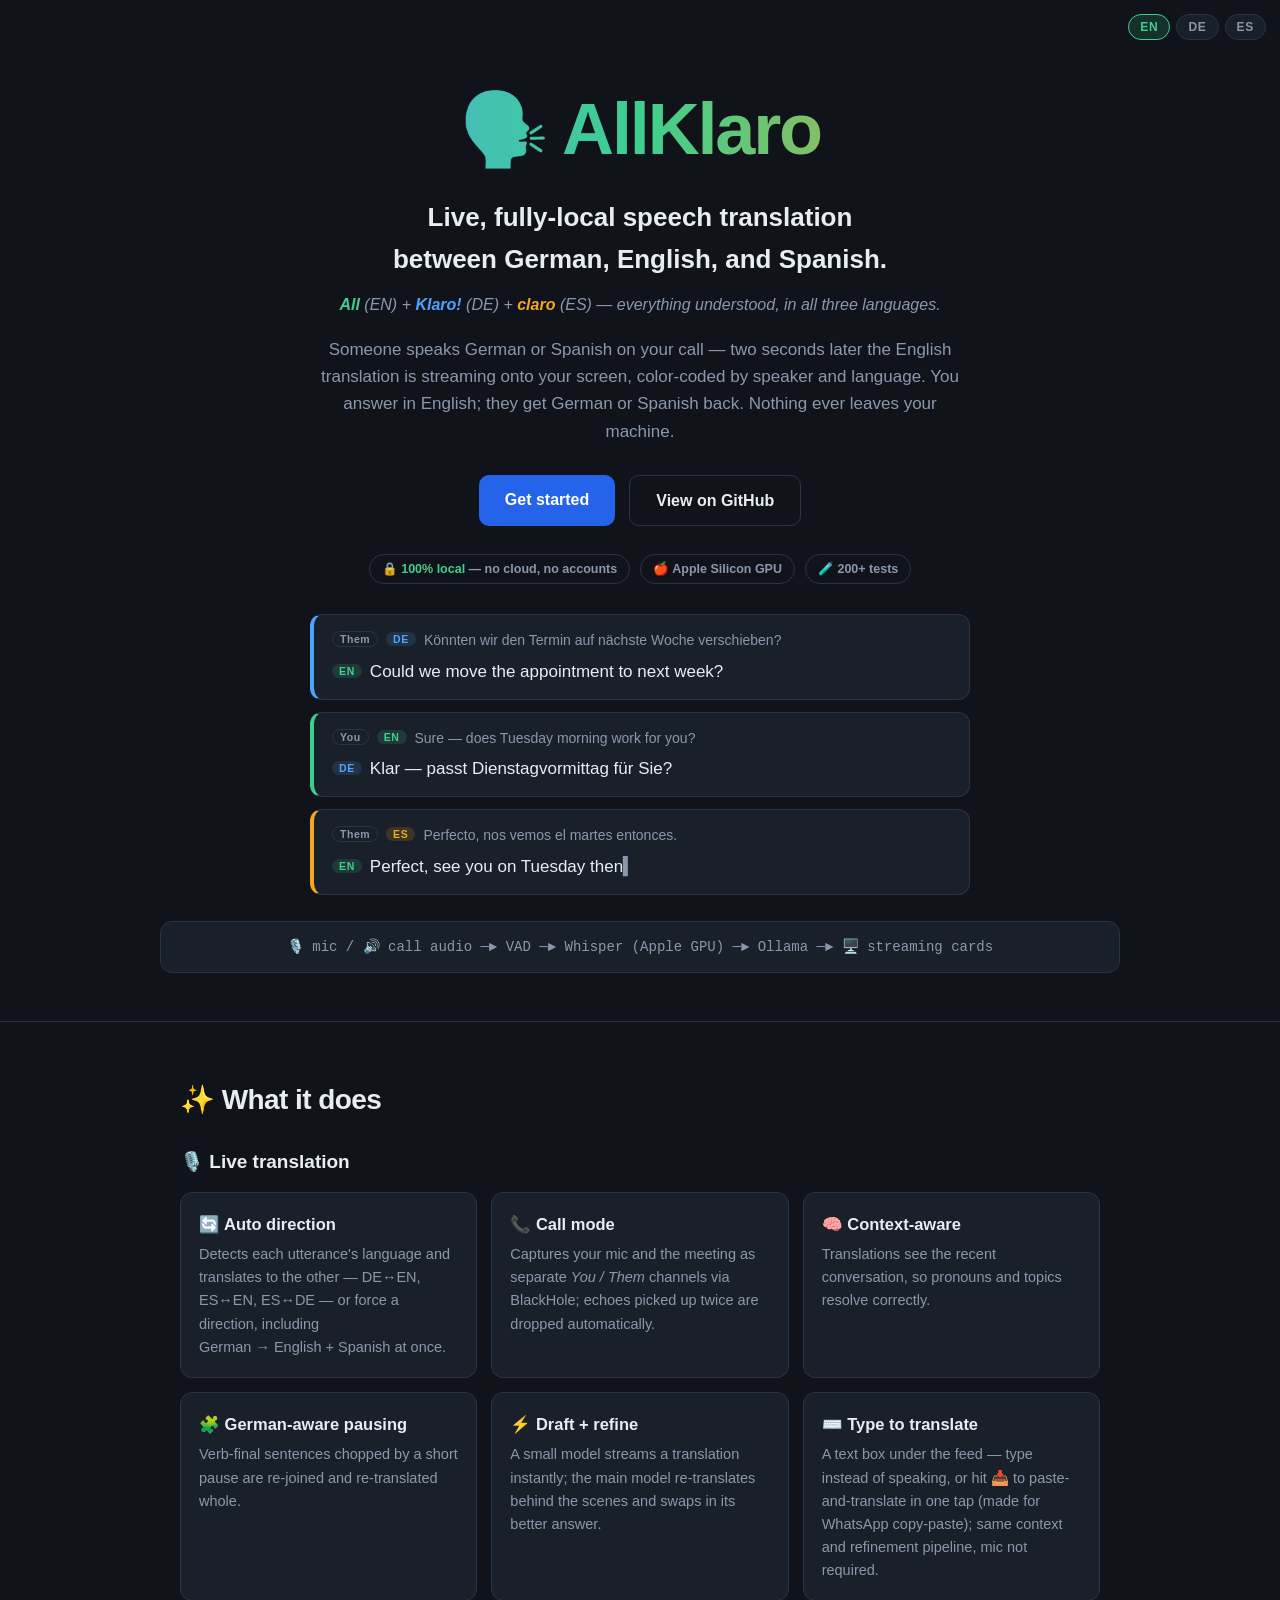
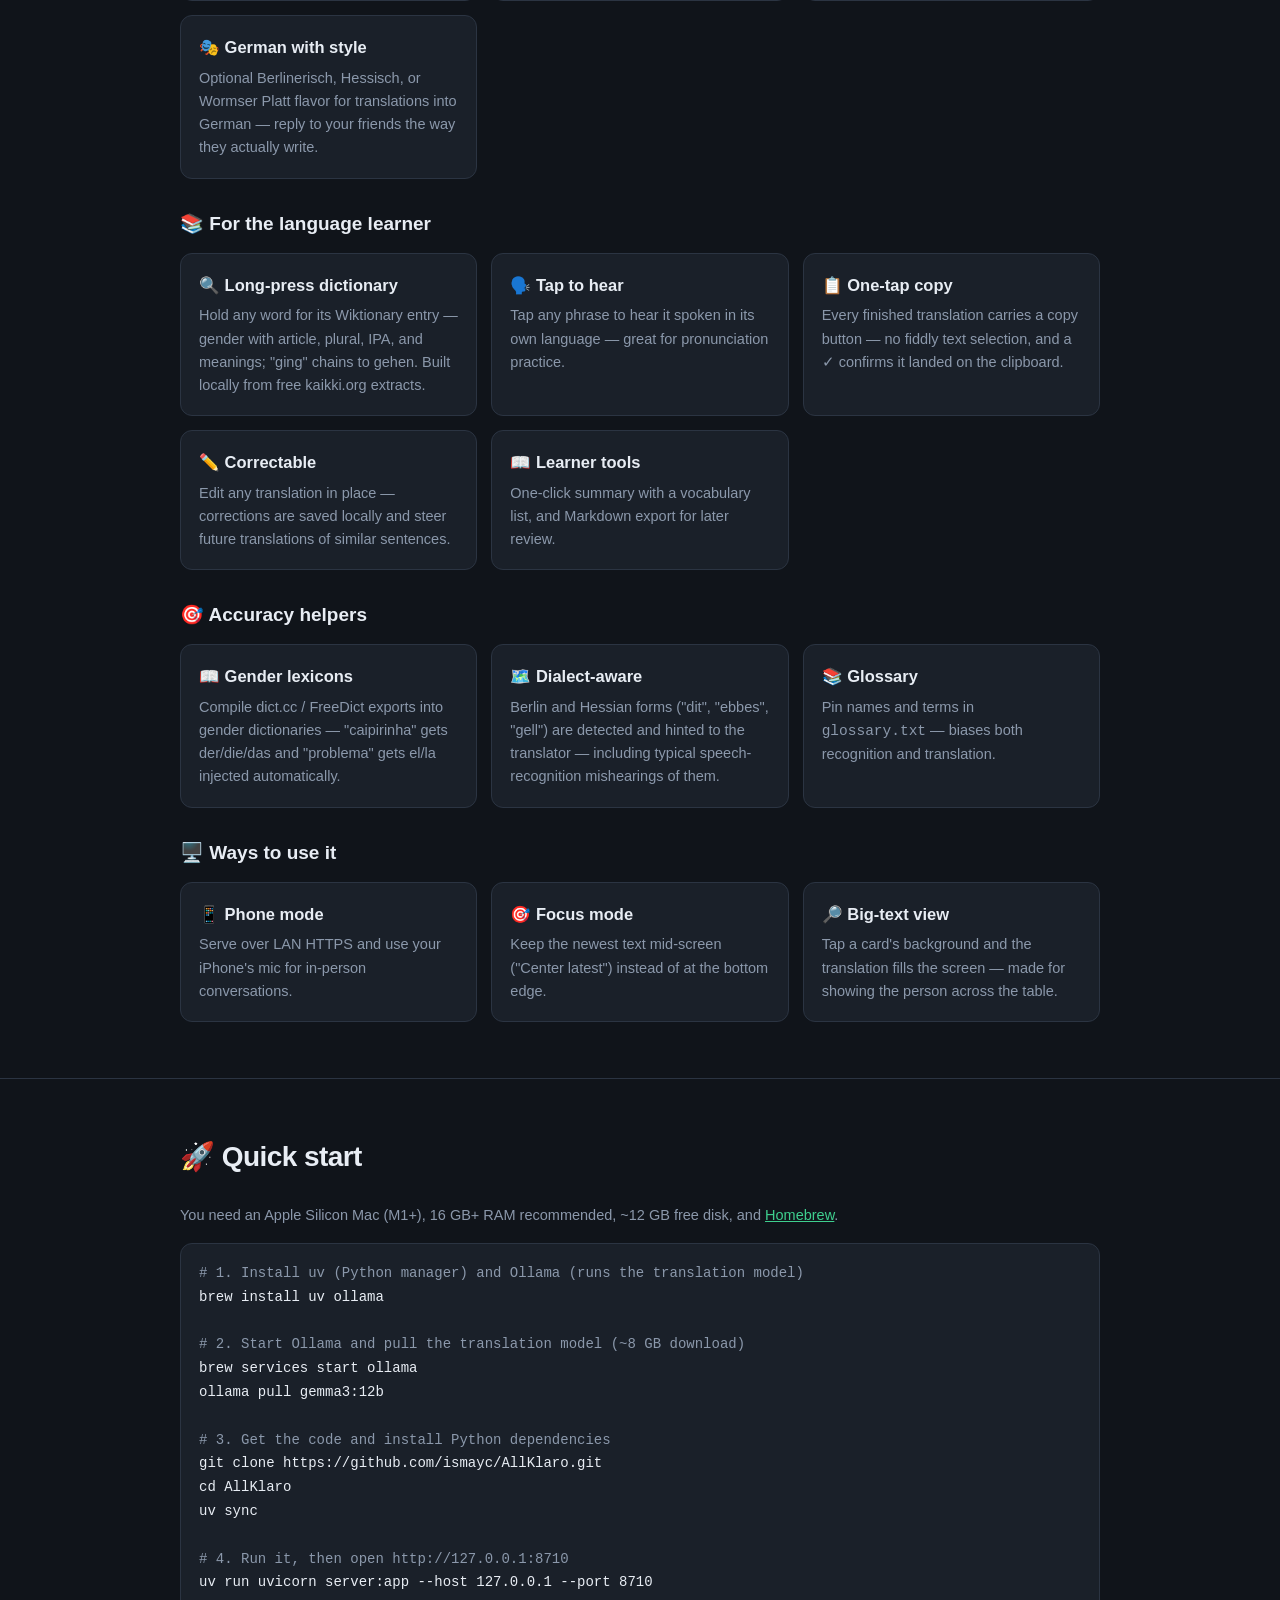
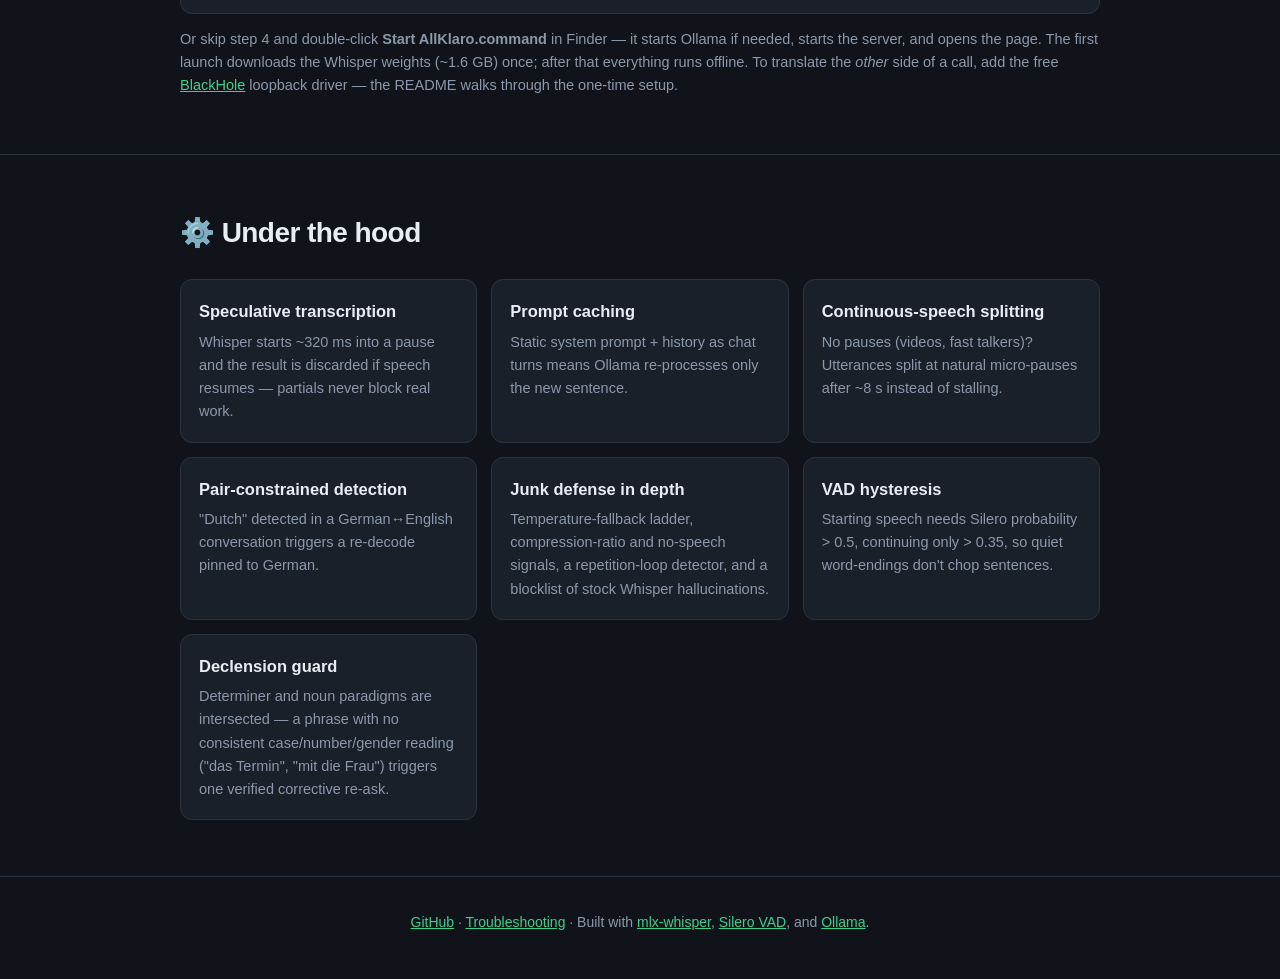
==== commit f5d91ffd: "Wormser Platt as a third German style, in and out Output: a "worms" flavor renders German in Rhine-H" ====
--- a/docs/index.html
+++ b/docs/index.html
@@ -217,9 +217,9 @@
           to paste-and-translate in one tap (made for WhatsApp copy-paste);
           same context and refinement pipeline, mic not required.</p></div>
         <div class="feature"><h3 data-i18n="f_flavor_h">🎭 German with style</h3>
-          <p data-i18n="f_flavor_p">Optional Berlinerisch or Hessisch flavor for translations into
-          German — reply to your Berlin friends the way they actually
-          write.</p></div>
+          <p data-i18n="f_flavor_p">Optional Berlinerisch, Hessisch, or Wormser Platt flavor for
+          translations into German — reply to your friends the way they
+          actually write.</p></div>
       </div>
 
       <h3 class="group-h" data-i18n="g_learn">📚 For the language learner</h3>
@@ -383,7 +383,7 @@
       f_type_h: "⌨️ Tippen statt sprechen",
       f_type_p: "Ein Textfeld unter dem Verlauf — tippen statt sprechen, oder mit 📥 einfügen und übersetzen in einem Tipp (gemacht für WhatsApp-Kopien); gleicher Kontext, gleiche Pipeline, kein Mikrofon nötig.",
       f_flavor_h: "🎭 Deutsch mit Stil",
-      f_flavor_p: "Optional Berlinerisch oder Hessisch für Übersetzungen ins Deutsche — antworte deinen Berliner Freunden so, wie sie wirklich schreiben.",
+      f_flavor_p: "Optional Berlinerisch, Hessisch oder Wormser Platt für Übersetzungen ins Deutsche — antworte deinen Freunden so, wie sie wirklich schreiben.",
       f_gender_h: "📖 Genus-Lexika",
       f_gender_p: "dict.cc-/FreeDict-Exporte werden zu Genus-Wörterbüchern kompiliert — „Caipirinha“ bekommt automatisch der/die/das, „problema“ el/la.",
       f_dialect_h: "🗺️ Dialekt-bewusst",
@@ -453,7 +453,7 @@
       f_type_h: "⌨️ Escribe para traducir",
       f_type_p: "Un cuadro de texto bajo la conversación — escribe en vez de hablar, o pulsa 📥 para pegar y traducir con un toque (pensado para copiar de WhatsApp); mismo contexto y misma pipeline, sin micrófono.",
       f_flavor_h: "🎭 Alemán con estilo",
-      f_flavor_p: "Sabor opcional berlinés o hessiano para las traducciones al alemán — responde a tus amigos de Berlín tal como escriben de verdad.",
+      f_flavor_p: "Sabor opcional berlinés, hessiano o Wormser Platt para las traducciones al alemán — responde a tus amigos tal como escriben de verdad.",
       f_gender_h: "📖 Léxicos de género",
       f_gender_p: "Los exportes de dict.cc/FreeDict se compilan en diccionarios de género — «caipirinha» recibe der/die/das y «problema» el/la automáticamente.",
       f_dialect_h: "🗺️ Atento a dialectos",
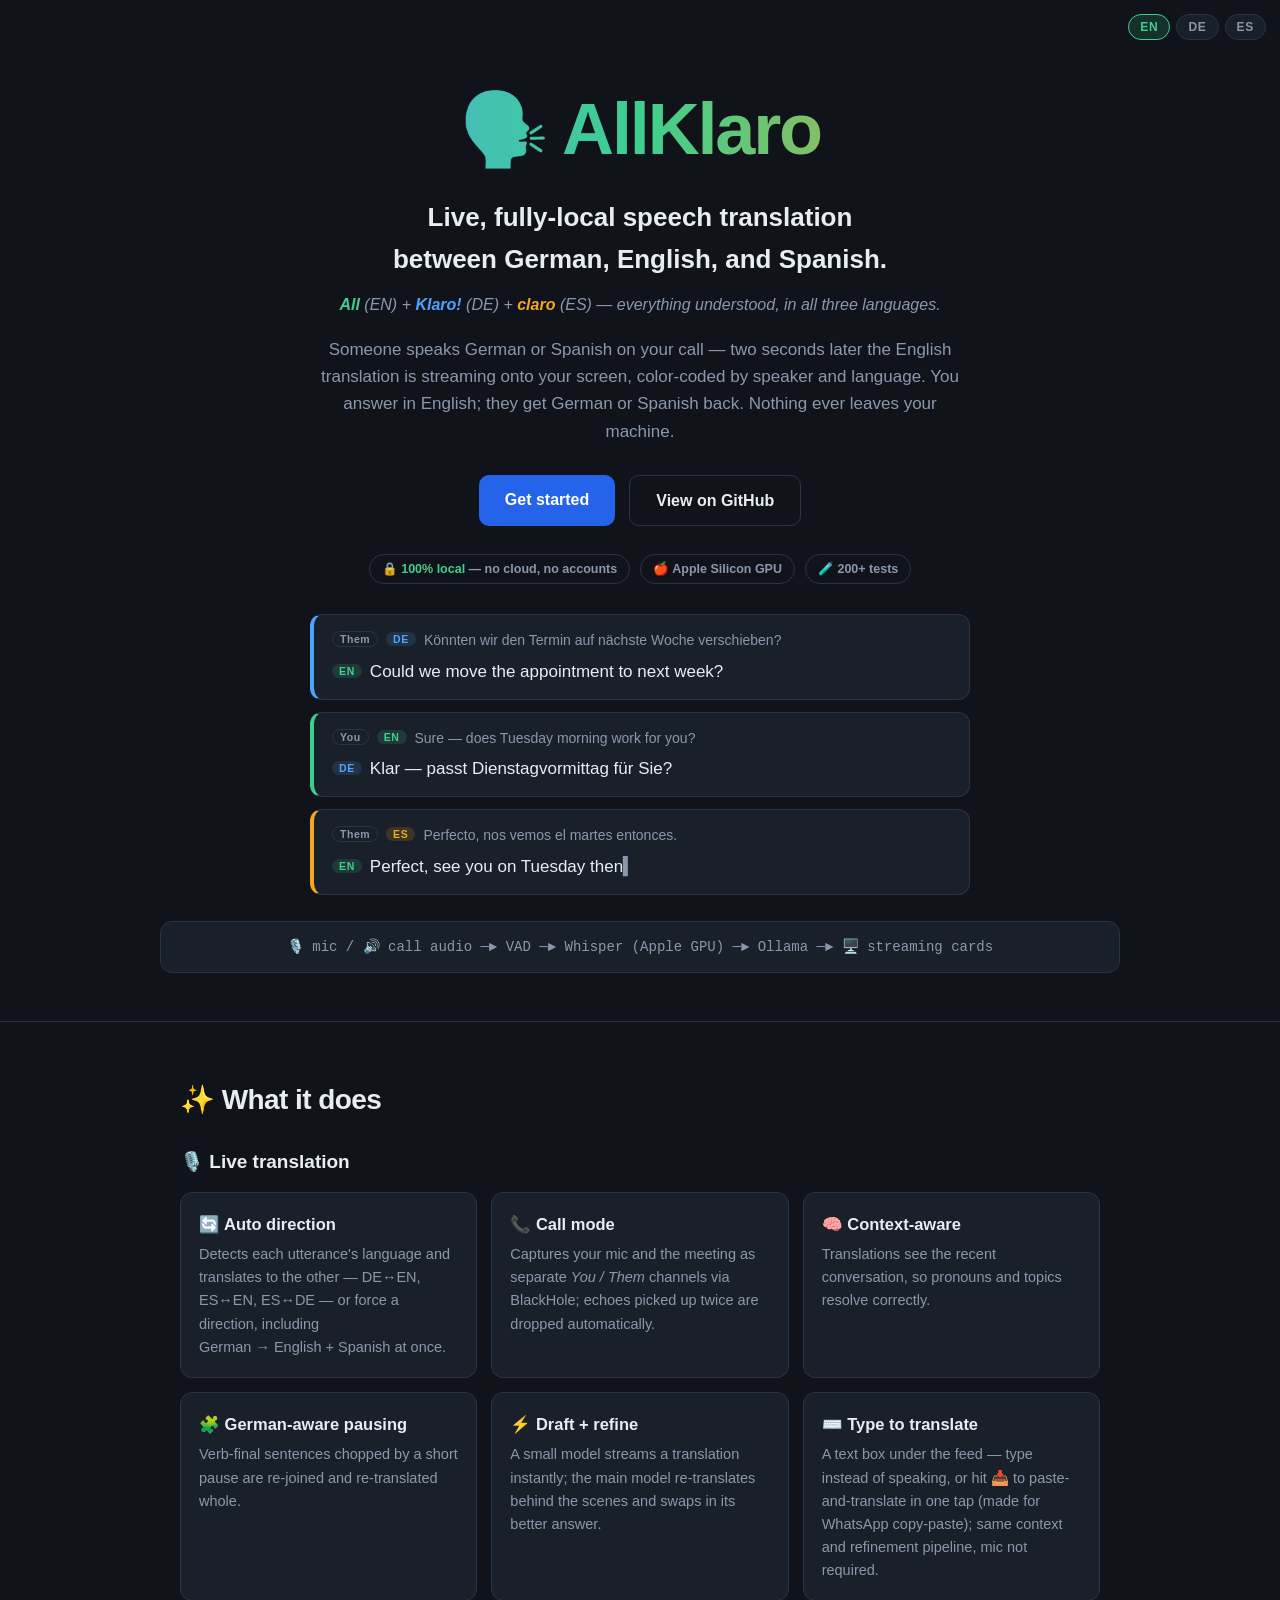
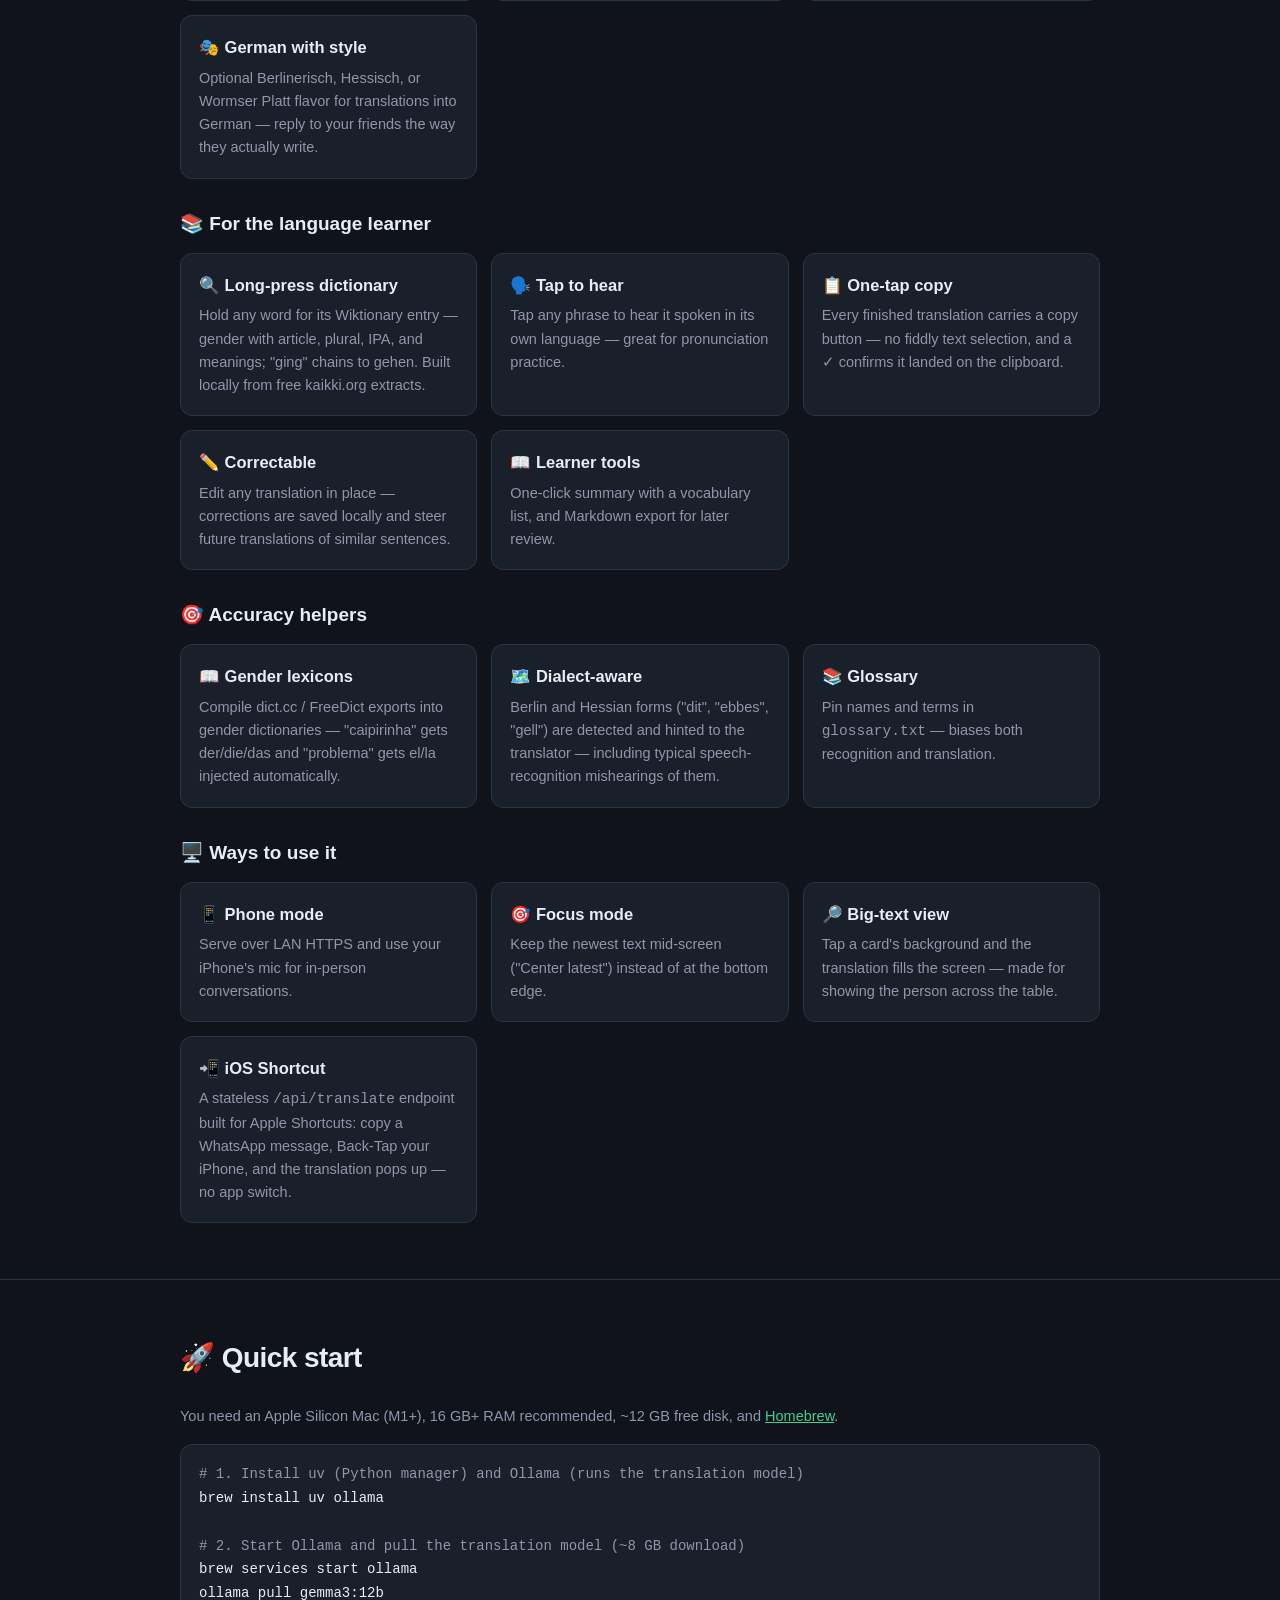
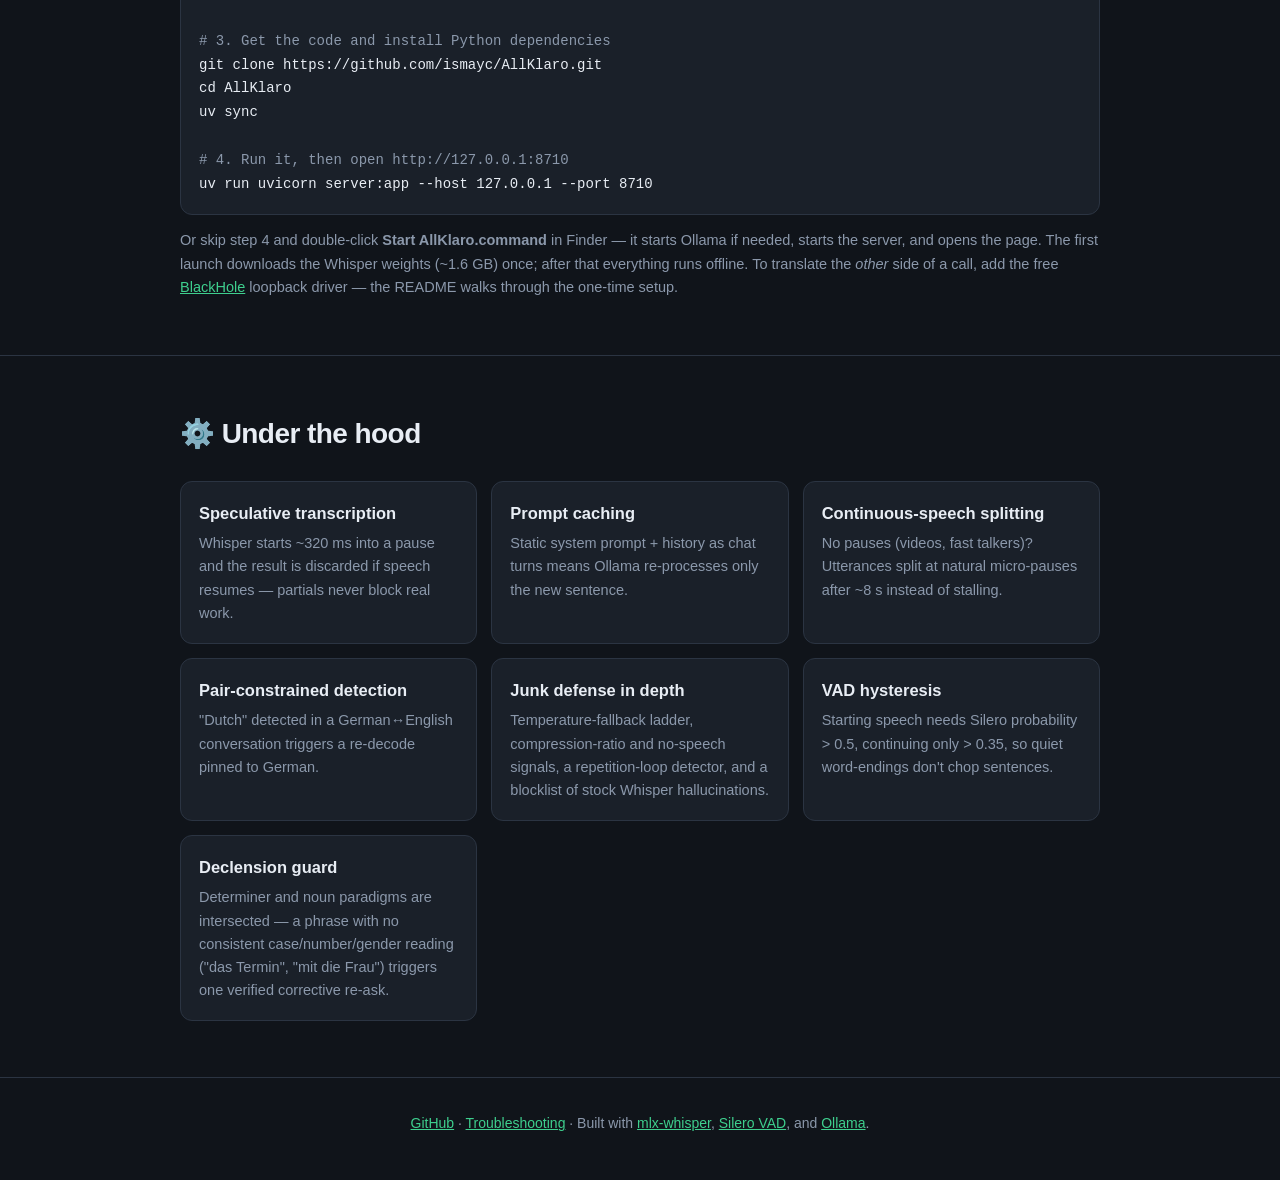
==== commit a4bb90d9: "Document the real WhatsApp flow (Copy + Back Tap) and add a Shortcut tile WhatsApp puts Copy but no " ====
--- a/docs/index.html
+++ b/docs/index.html
@@ -268,6 +268,10 @@
         <div class="feature"><h3 data-i18n="f_big_h">🔎 Big-text view</h3>
           <p data-i18n="f_big_p">Tap a card's background and the translation fills the screen —
           made for showing the person across the table.</p></div>
+        <div class="feature"><h3 data-i18n="f_shortcut_h">📲 iOS Shortcut</h3>
+          <p data-i18n="f_shortcut_p">A stateless <code>/api/translate</code> endpoint built for Apple
+          Shortcuts: copy a WhatsApp message, Back-Tap your iPhone, and the
+          translation pops up — no app switch.</p></div>
       </div>
     </div>
   </section>
@@ -364,6 +368,8 @@
       f_copy_p: "Jede fertige Übersetzung hat einen Kopier-Button — kein fummeliges Markieren, ein ✓ bestätigt, dass sie in der Zwischenablage ist.",
       f_big_h: "🔎 Großtext-Ansicht",
       f_big_p: "Tippe auf den Kartenhintergrund und die Übersetzung füllt den Bildschirm — gemacht, um sie dem Gegenüber zu zeigen.",
+      f_shortcut_h: "📲 iOS-Kurzbefehl",
+      f_shortcut_p: "Ein zustandsloser <code>/api/translate</code>-Endpunkt für Apple-Kurzbefehle: WhatsApp-Nachricht kopieren, auf die iPhone-Rückseite tippen (Back Tap), und die Übersetzung erscheint — ohne App-Wechsel.",
       f_auto_h: "🔄 Automatische Richtung",
       f_auto_p: "Erkennt die Sprache jeder Äußerung und übersetzt in die jeweils andere — DE↔EN, ES↔EN, ES↔DE — oder mit fester Richtung, auch Deutsch&nbsp;→&nbsp;Englisch&nbsp;+&nbsp;Spanisch gleichzeitig.",
       f_call_h: "📞 Call-Modus",
@@ -434,6 +440,8 @@
       f_copy_p: "Cada traducción terminada tiene un botón de copiar — sin seleccionar texto, y un ✓ confirma que quedó en el portapapeles.",
       f_big_h: "🔎 Vista de texto grande",
       f_big_p: "Toca el fondo de una tarjeta y la traducción llena la pantalla — pensada para mostrarla a la persona de enfrente.",
+      f_shortcut_h: "📲 Atajo de iOS",
+      f_shortcut_p: "Un endpoint <code>/api/translate</code> sin estado para Atajos de Apple: copia un mensaje de WhatsApp, toca la parte trasera del iPhone (Back Tap) y aparece la traducción — sin cambiar de app.",
       f_auto_h: "🔄 Dirección automática",
       f_auto_p: "Detecta el idioma de cada frase y traduce al otro — DE↔EN, ES↔EN, ES↔DE — o fija una dirección, incluso alemán&nbsp;→&nbsp;inglés&nbsp;+&nbsp;español a la vez.",
       f_call_h: "📞 Modo llamada",
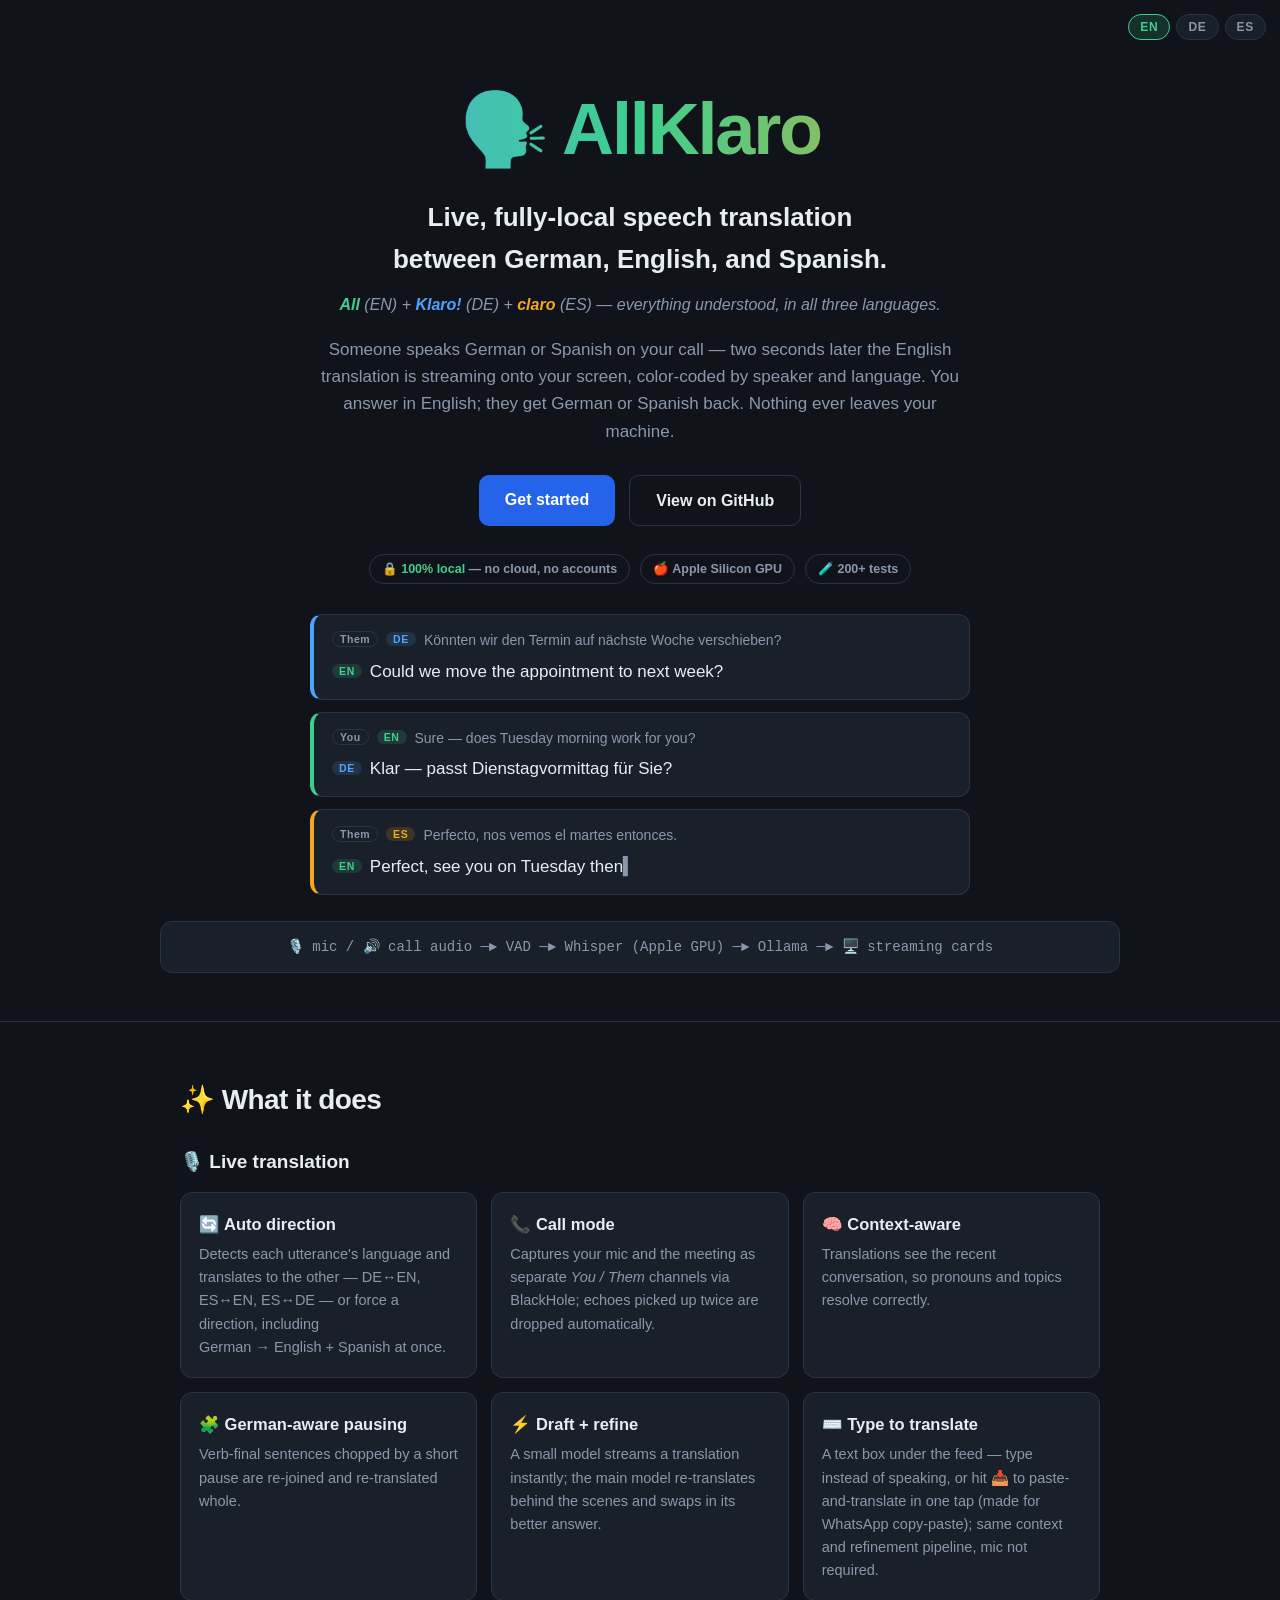
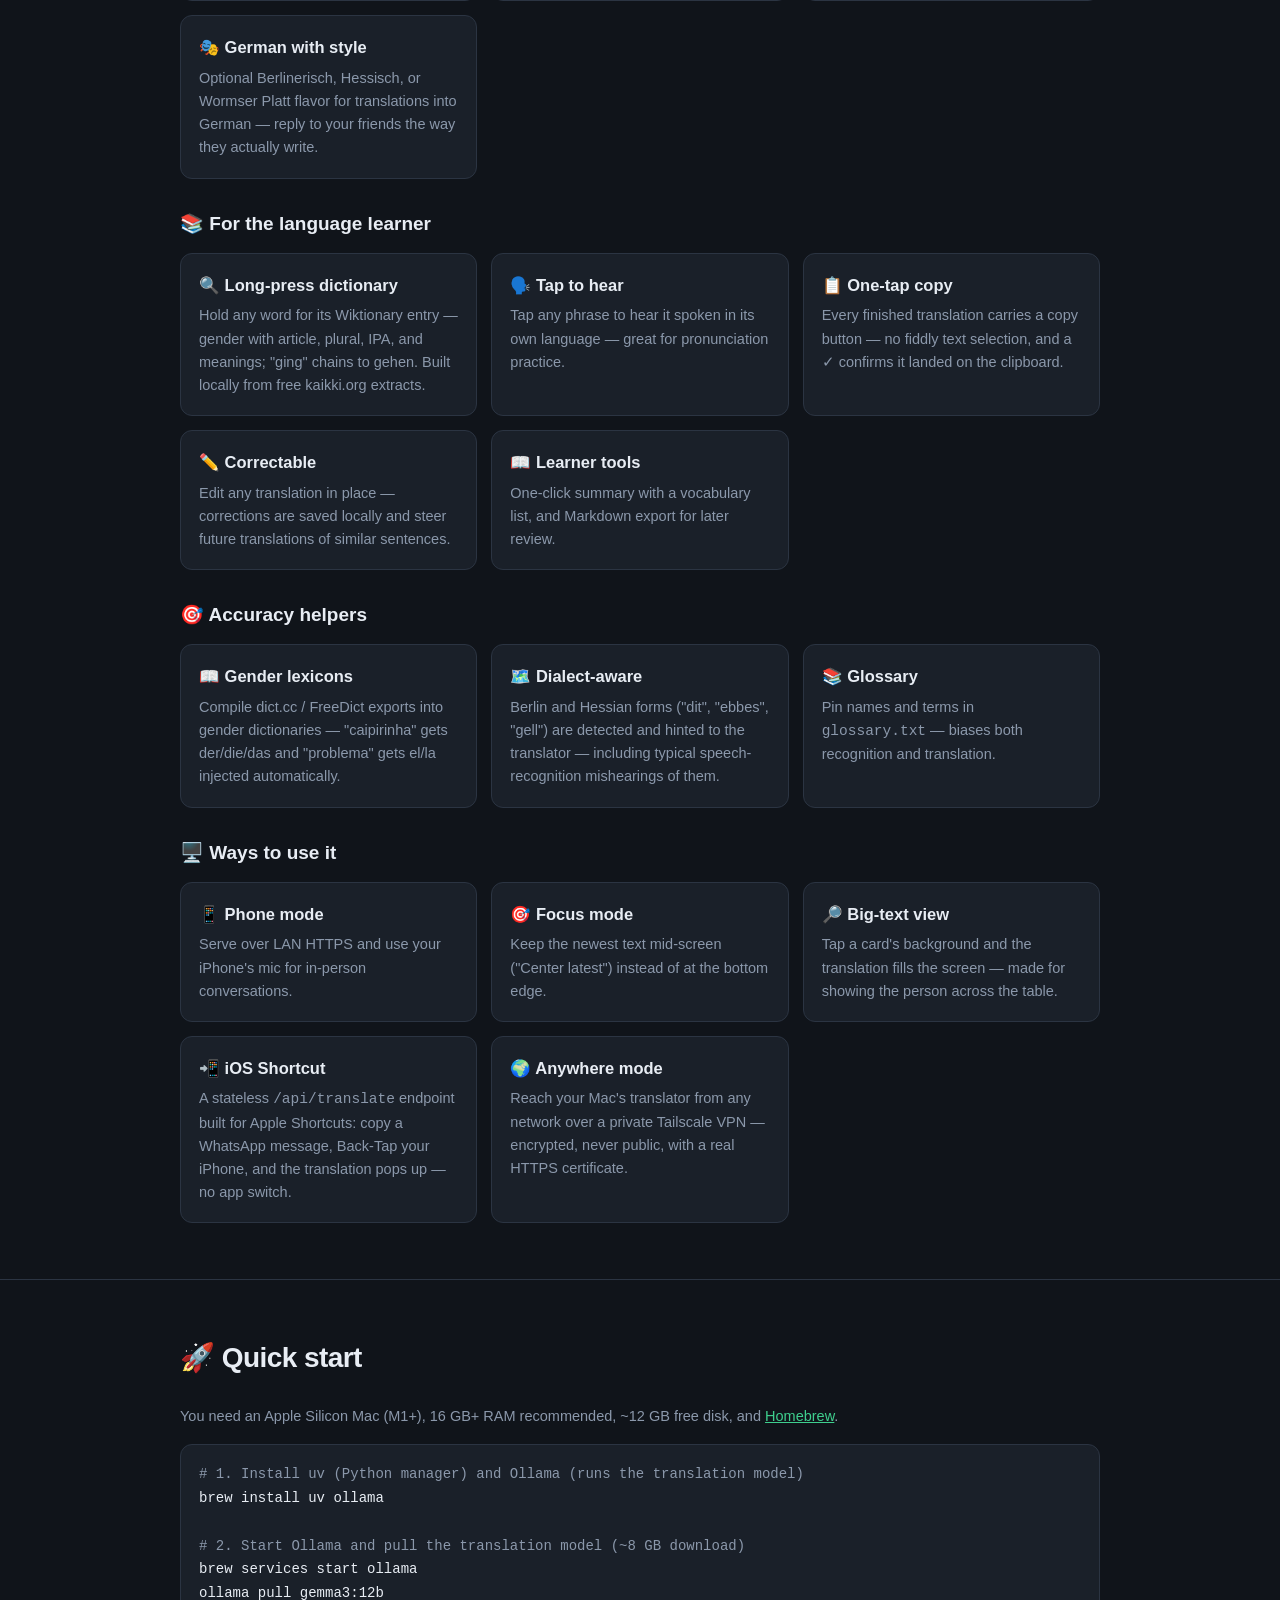
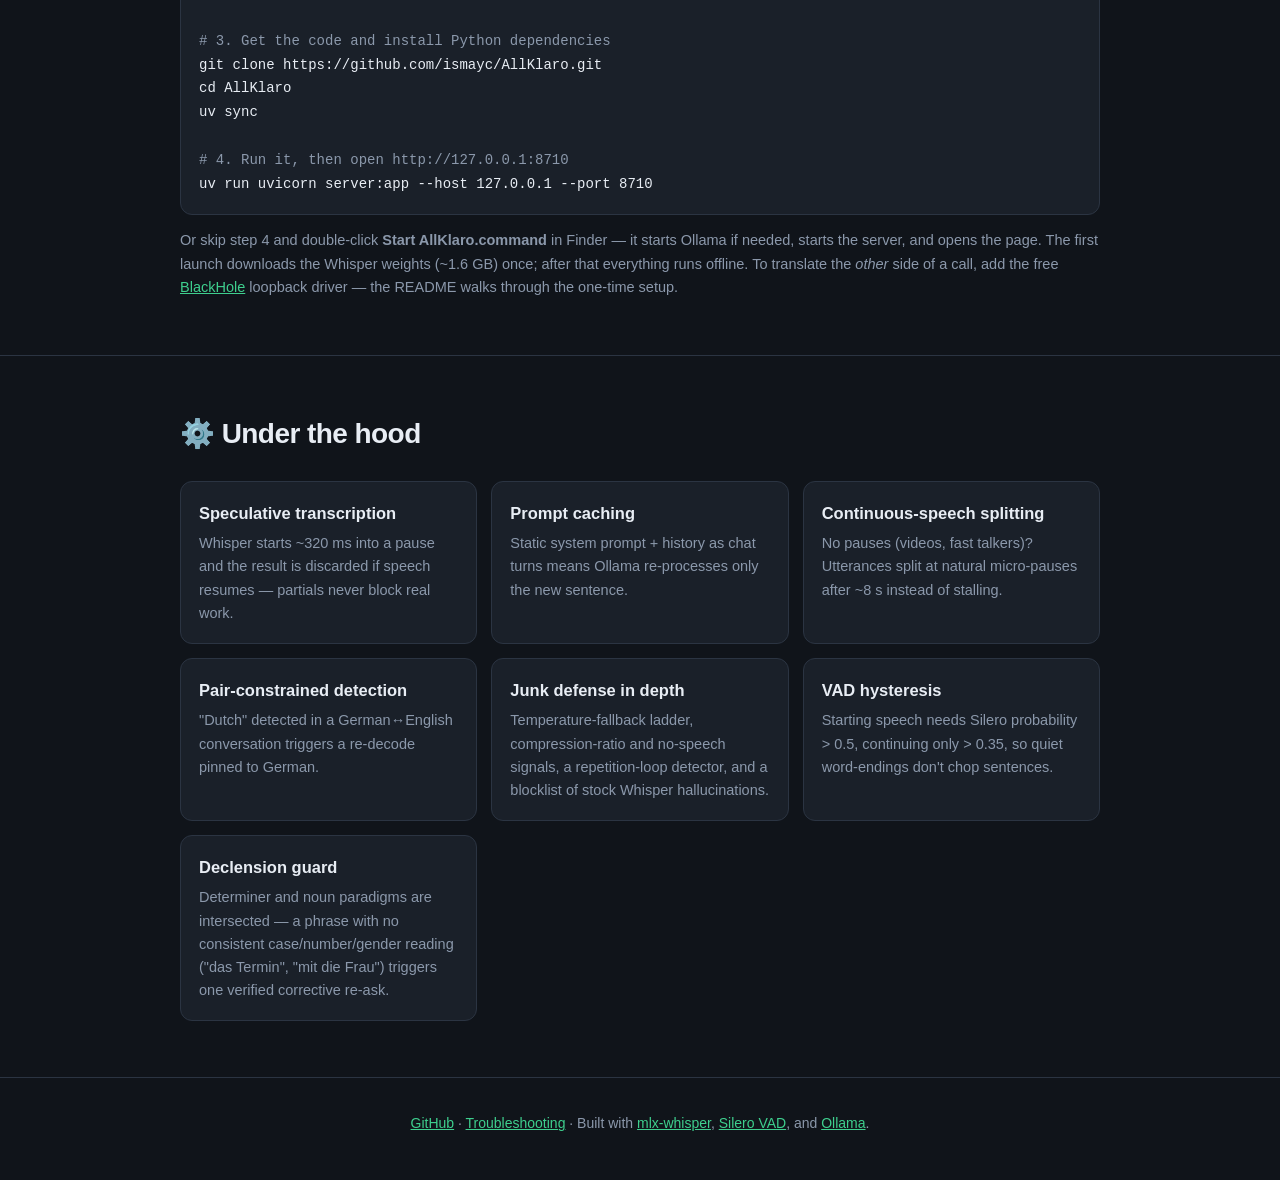
==== commit e66c048d: "Anywhere mode: serve over a private Tailscale VPN with real HTTPS New launcher fronts the local serv" ====
--- a/docs/index.html
+++ b/docs/index.html
@@ -272,6 +272,10 @@
           <p data-i18n="f_shortcut_p">A stateless <code>/api/translate</code> endpoint built for Apple
           Shortcuts: copy a WhatsApp message, Back-Tap your iPhone, and the
           translation pops up — no app switch.</p></div>
+        <div class="feature"><h3 data-i18n="f_anywhere_h">🌍 Anywhere mode</h3>
+          <p data-i18n="f_anywhere_p">Reach your Mac's translator from any network over a private
+          Tailscale VPN — encrypted, never public, with a real HTTPS
+          certificate.</p></div>
       </div>
     </div>
   </section>
@@ -370,6 +374,8 @@
       f_big_p: "Tippe auf den Kartenhintergrund und die Übersetzung füllt den Bildschirm — gemacht, um sie dem Gegenüber zu zeigen.",
       f_shortcut_h: "📲 iOS-Kurzbefehl",
       f_shortcut_p: "Ein zustandsloser <code>/api/translate</code>-Endpunkt für Apple-Kurzbefehle: WhatsApp-Nachricht kopieren, auf die iPhone-Rückseite tippen (Back Tap), und die Übersetzung erscheint — ohne App-Wechsel.",
+      f_anywhere_h: "🌍 Überall-Modus",
+      f_anywhere_p: "Erreiche den Übersetzer auf deinem Mac aus jedem Netz über ein privates Tailscale-VPN — verschlüsselt, nie öffentlich, mit echtem HTTPS-Zertifikat.",
       f_auto_h: "🔄 Automatische Richtung",
       f_auto_p: "Erkennt die Sprache jeder Äußerung und übersetzt in die jeweils andere — DE↔EN, ES↔EN, ES↔DE — oder mit fester Richtung, auch Deutsch&nbsp;→&nbsp;Englisch&nbsp;+&nbsp;Spanisch gleichzeitig.",
       f_call_h: "📞 Call-Modus",
@@ -442,6 +448,8 @@
       f_big_p: "Toca el fondo de una tarjeta y la traducción llena la pantalla — pensada para mostrarla a la persona de enfrente.",
       f_shortcut_h: "📲 Atajo de iOS",
       f_shortcut_p: "Un endpoint <code>/api/translate</code> sin estado para Atajos de Apple: copia un mensaje de WhatsApp, toca la parte trasera del iPhone (Back Tap) y aparece la traducción — sin cambiar de app.",
+      f_anywhere_h: "🌍 Modo en cualquier lugar",
+      f_anywhere_p: "Accede al traductor de tu Mac desde cualquier red mediante una VPN privada de Tailscale — cifrada, nunca pública, con certificado HTTPS real.",
       f_auto_h: "🔄 Dirección automática",
       f_auto_p: "Detecta el idioma de cada frase y traduce al otro — DE↔EN, ES↔EN, ES↔DE — o fija una dirección, incluso alemán&nbsp;→&nbsp;inglés&nbsp;+&nbsp;español a la vez.",
       f_call_h: "📞 Modo llamada",
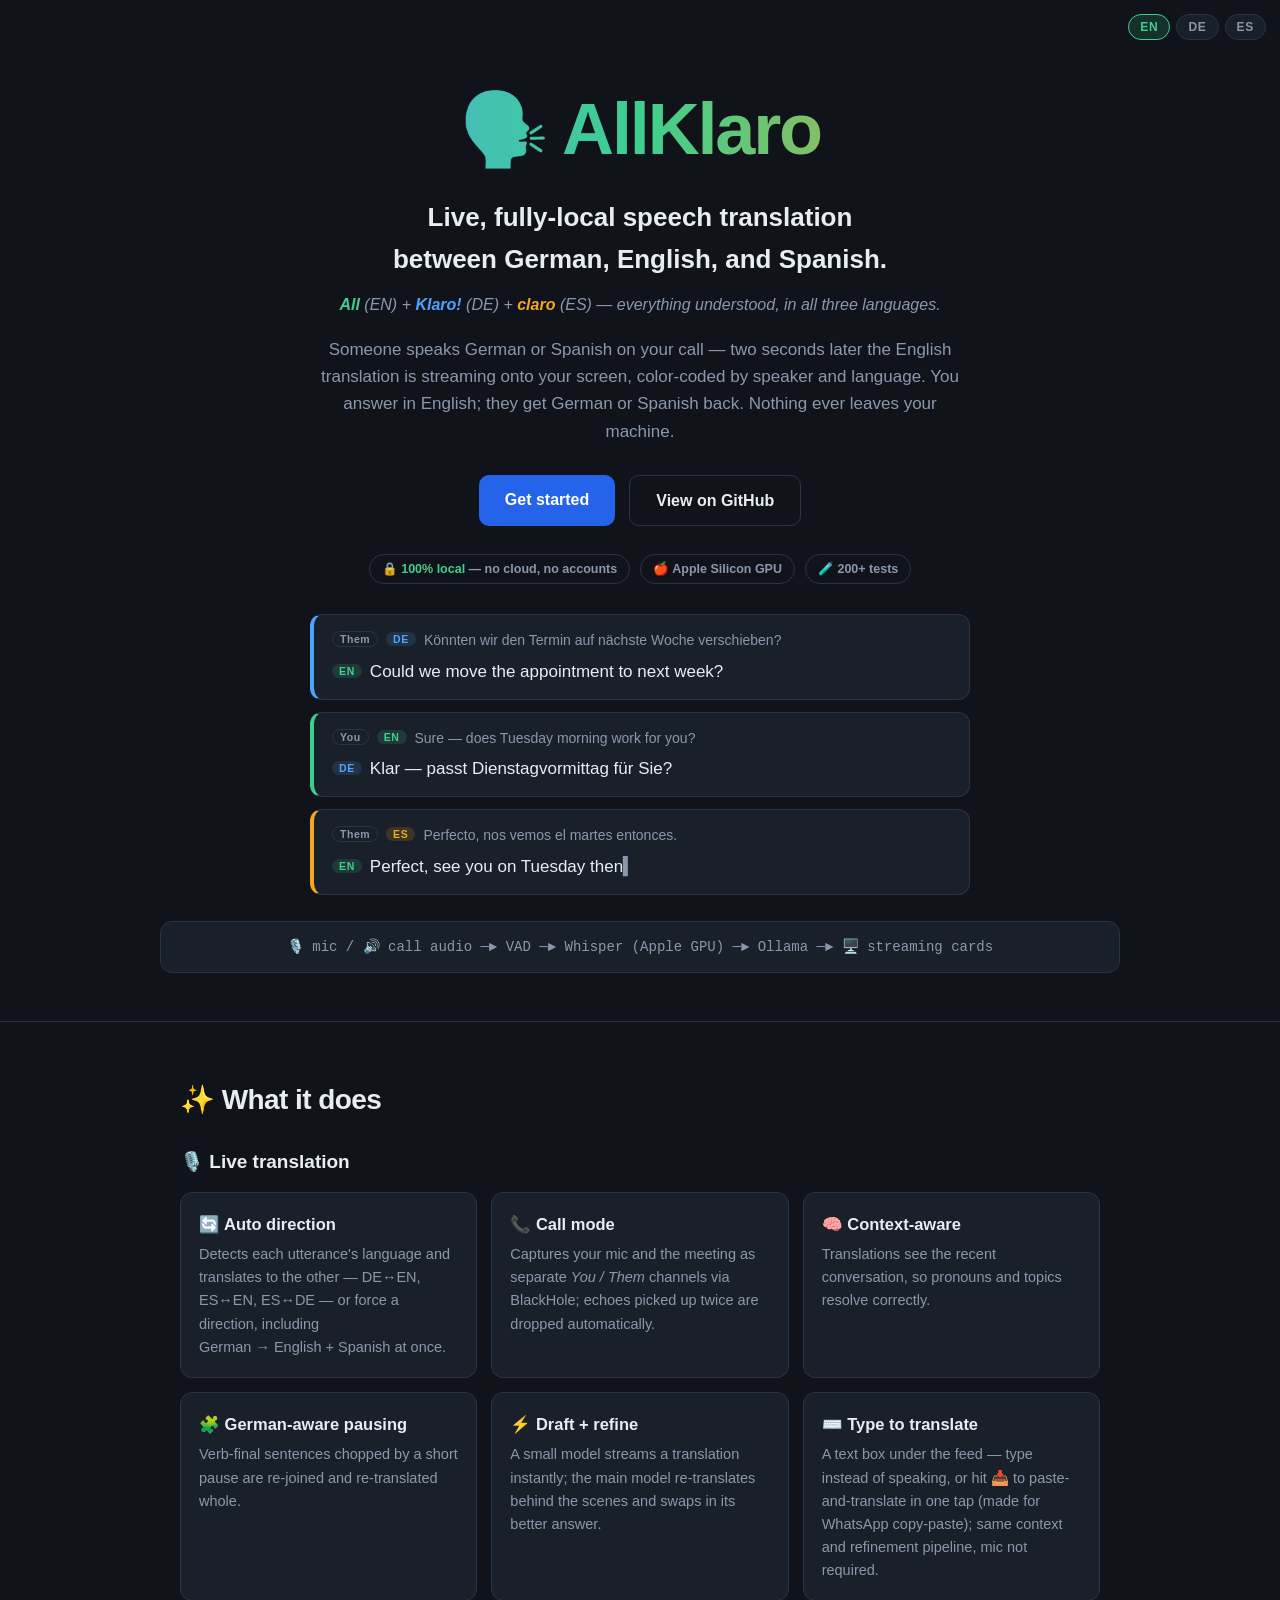
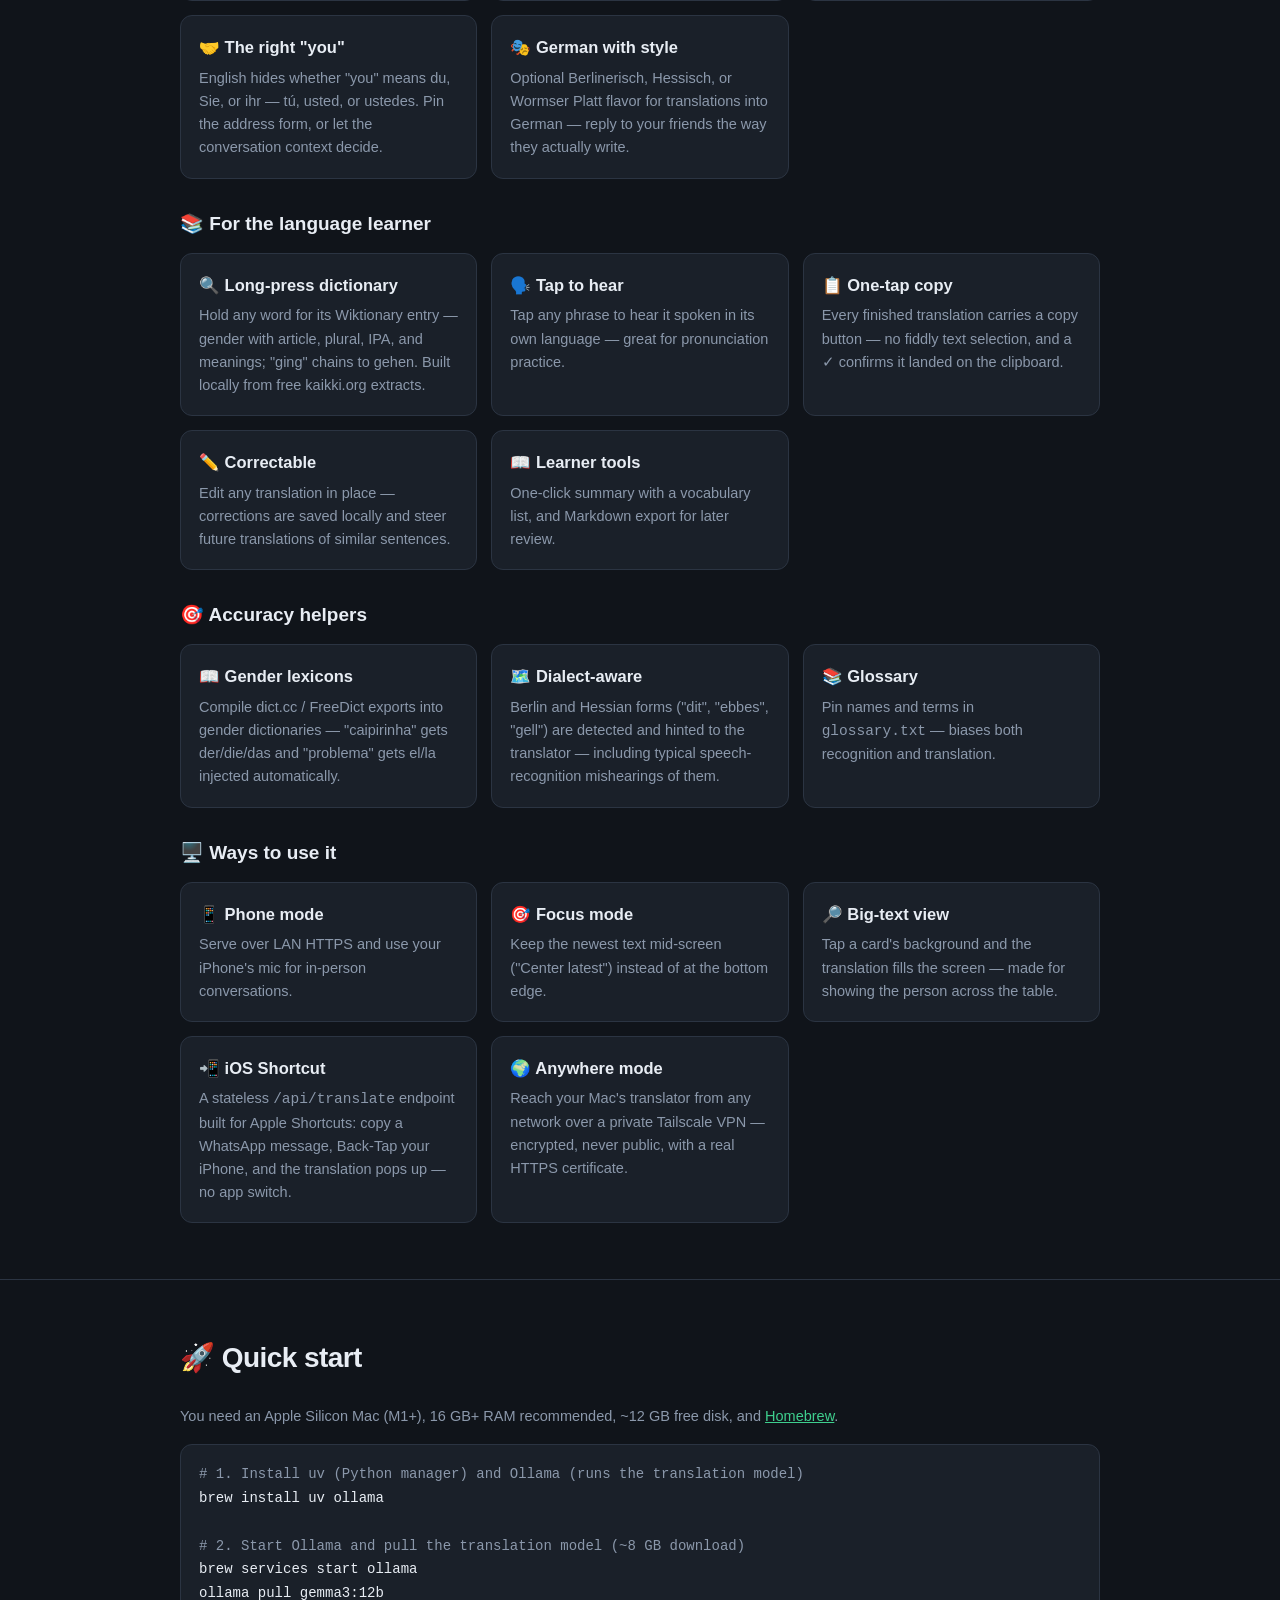
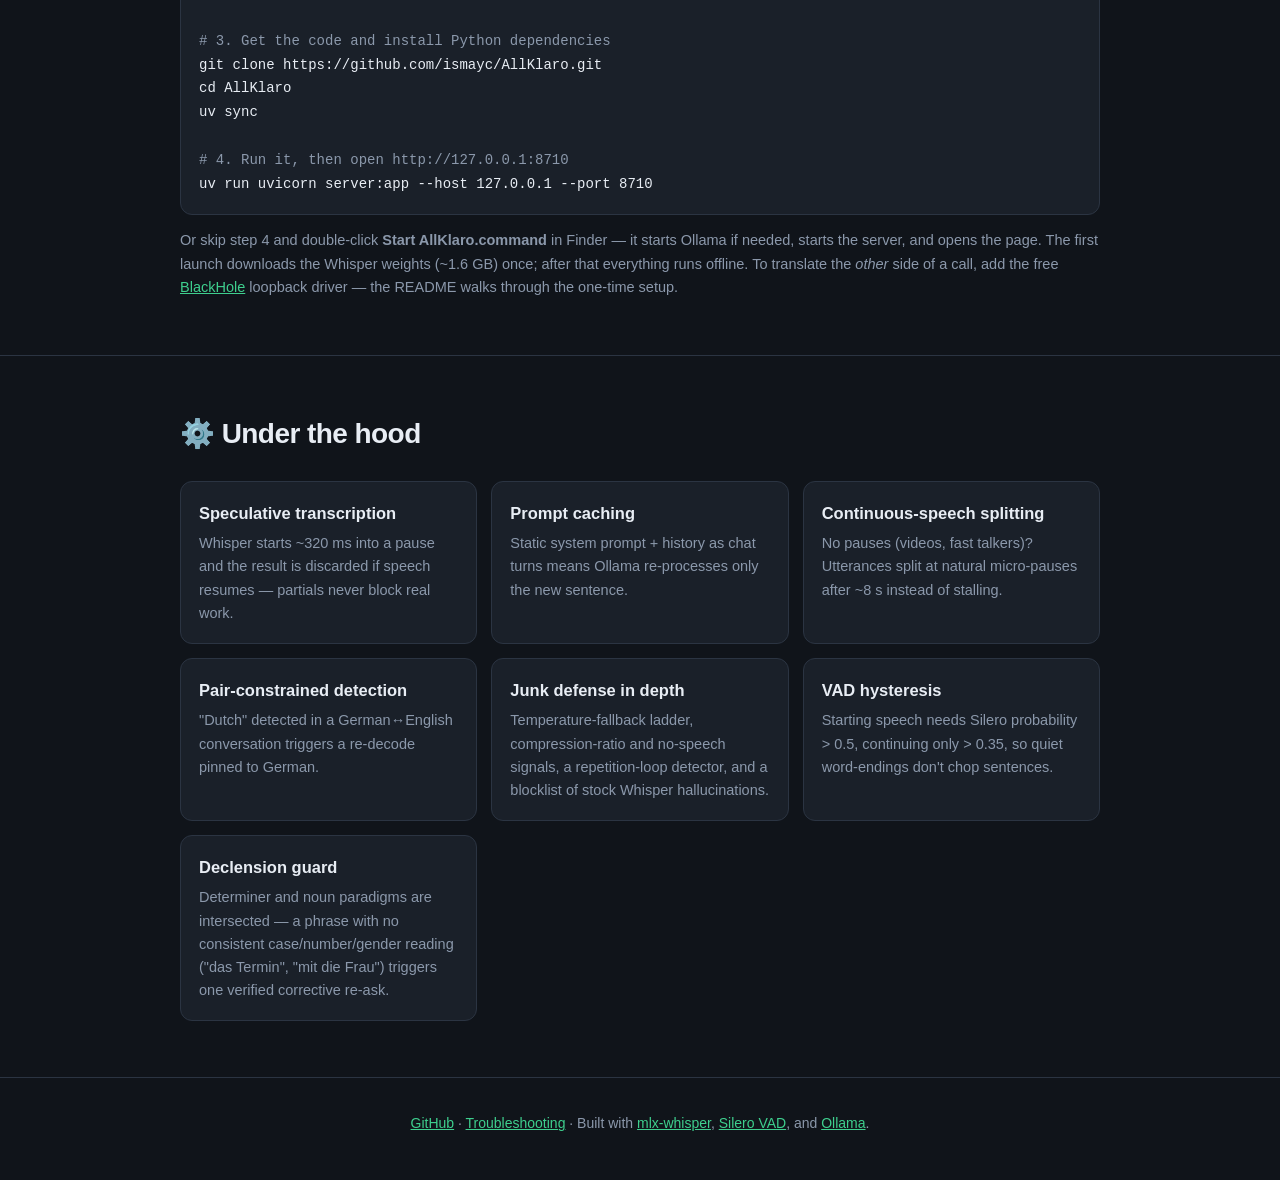
==== commit 6c9eb44e: "Address-form setting: pin how "you" translates (du/Sie/ihr, tú/usted/ustedes) English collapses the " ====
--- a/docs/index.html
+++ b/docs/index.html
@@ -216,6 +216,10 @@
           <p data-i18n="f_type_p">A text box under the feed — type instead of speaking, or hit 📥
           to paste-and-translate in one tap (made for WhatsApp copy-paste);
           same context and refinement pipeline, mic not required.</p></div>
+        <div class="feature"><h3 data-i18n="f_address_h">🤝 The right "you"</h3>
+          <p data-i18n="f_address_p">English hides whether "you" means du, Sie, or ihr — tú, usted, or
+          ustedes. Pin the address form, or let the conversation context
+          decide.</p></div>
         <div class="feature"><h3 data-i18n="f_flavor_h">🎭 German with style</h3>
           <p data-i18n="f_flavor_p">Optional Berlinerisch, Hessisch, or Wormser Platt flavor for
           translations into German — reply to your friends the way they
@@ -394,6 +398,8 @@
       f_learn_p: "Zusammenfassung samt Vokabelliste mit einem Klick, dazu Markdown-Export zum späteren Wiederholen.",
       f_type_h: "⌨️ Tippen statt sprechen",
       f_type_p: "Ein Textfeld unter dem Verlauf — tippen statt sprechen, oder mit 📥 einfügen und übersetzen in einem Tipp (gemacht für WhatsApp-Kopien); gleicher Kontext, gleiche Pipeline, kein Mikrofon nötig.",
+      f_address_h: "🤝 Das richtige „Du“",
+      f_address_p: "Das englische „you“ verrät nicht, ob du, Sie oder ihr gemeint ist — tú, usted oder ustedes. Lege die Anrede fest oder lass den Gesprächskontext entscheiden.",
       f_flavor_h: "🎭 Deutsch mit Stil",
       f_flavor_p: "Optional Berlinerisch, Hessisch oder Wormser Platt für Übersetzungen ins Deutsche — antworte deinen Freunden so, wie sie wirklich schreiben.",
       f_gender_h: "📖 Genus-Lexika",
@@ -468,6 +474,8 @@
       f_learn_p: "Resumen con lista de vocabulario en un clic y exportación a Markdown para repasar después.",
       f_type_h: "⌨️ Escribe para traducir",
       f_type_p: "Un cuadro de texto bajo la conversación — escribe en vez de hablar, o pulsa 📥 para pegar y traducir con un toque (pensado para copiar de WhatsApp); mismo contexto y misma pipeline, sin micrófono.",
+      f_address_h: "🤝 El «tú» correcto",
+      f_address_p: "El «you» inglés no dice si es du, Sie o ihr — tú, usted o ustedes. Fija el tratamiento o deja que lo decida el contexto de la conversación.",
       f_flavor_h: "🎭 Alemán con estilo",
       f_flavor_p: "Sabor opcional berlinés, hessiano o Wormser Platt para las traducciones al alemán — responde a tus amigos tal como escriben de verdad.",
       f_gender_h: "📖 Léxicos de género",
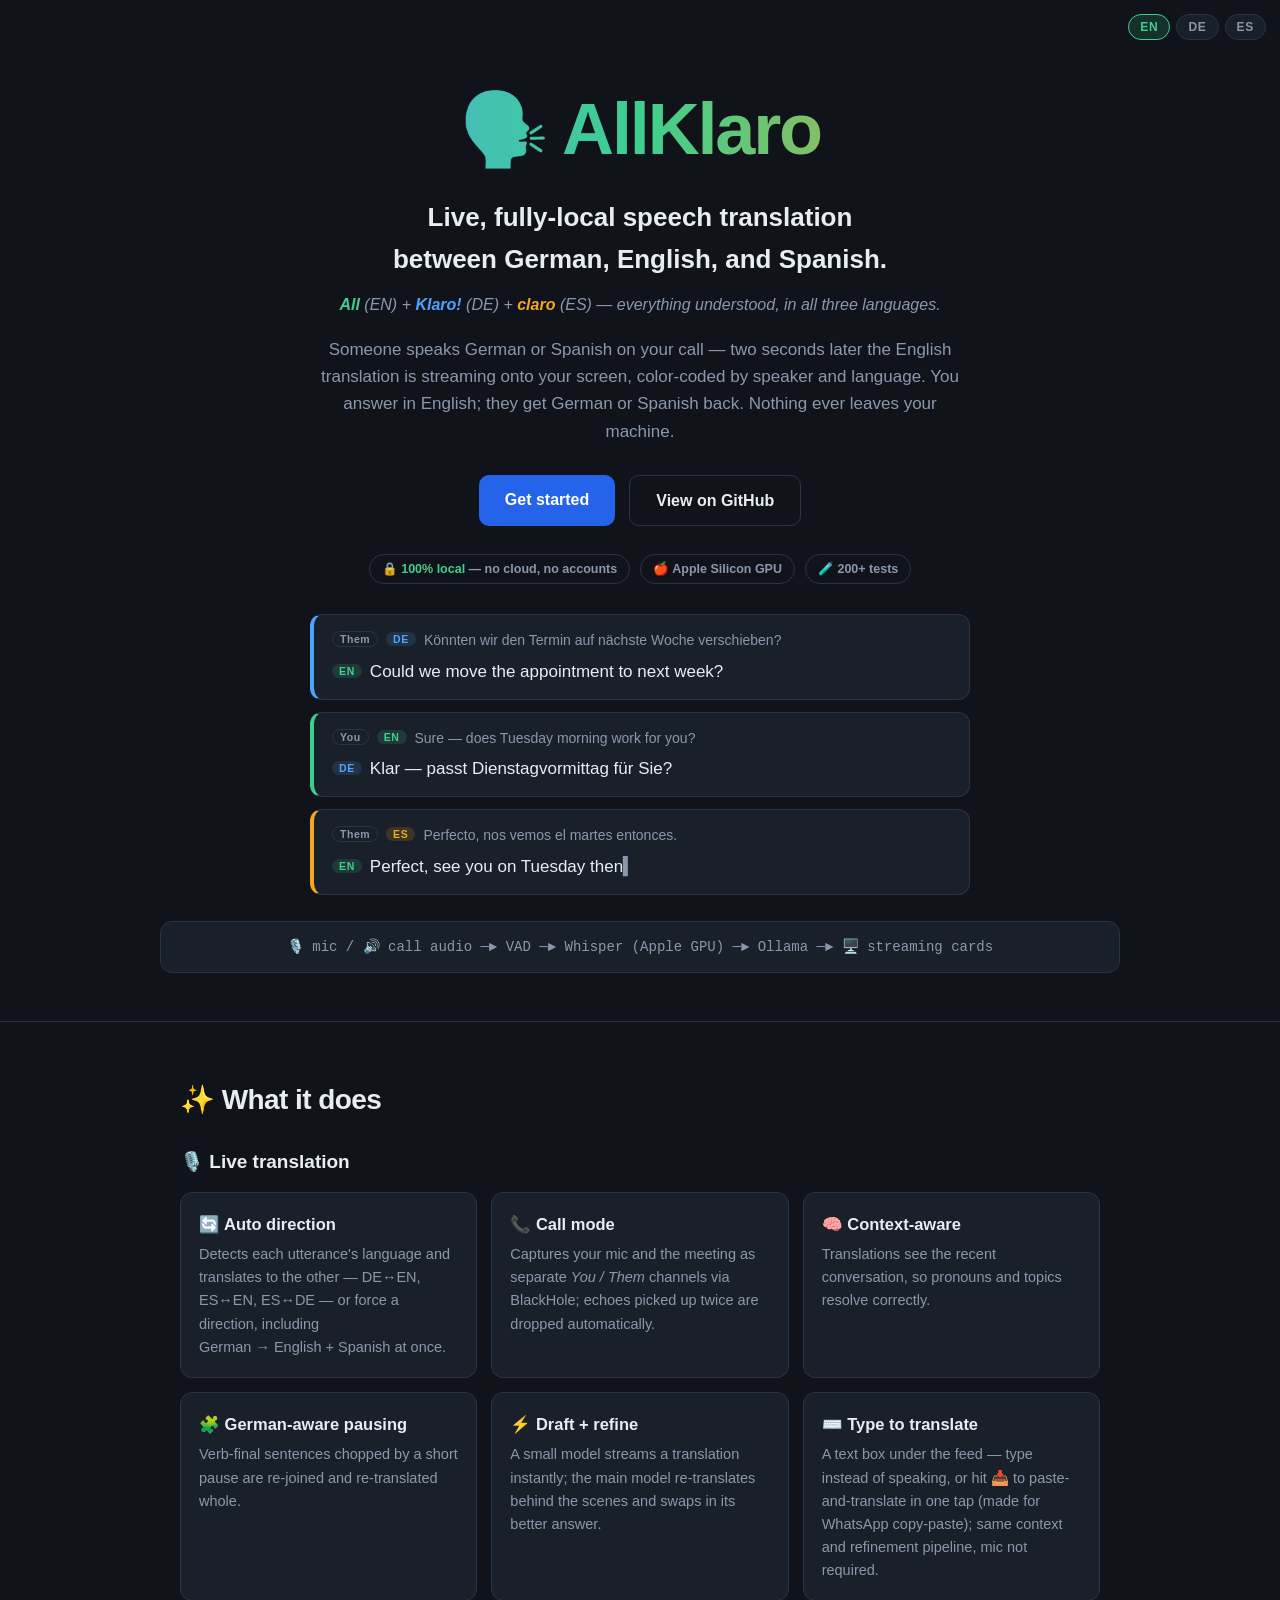
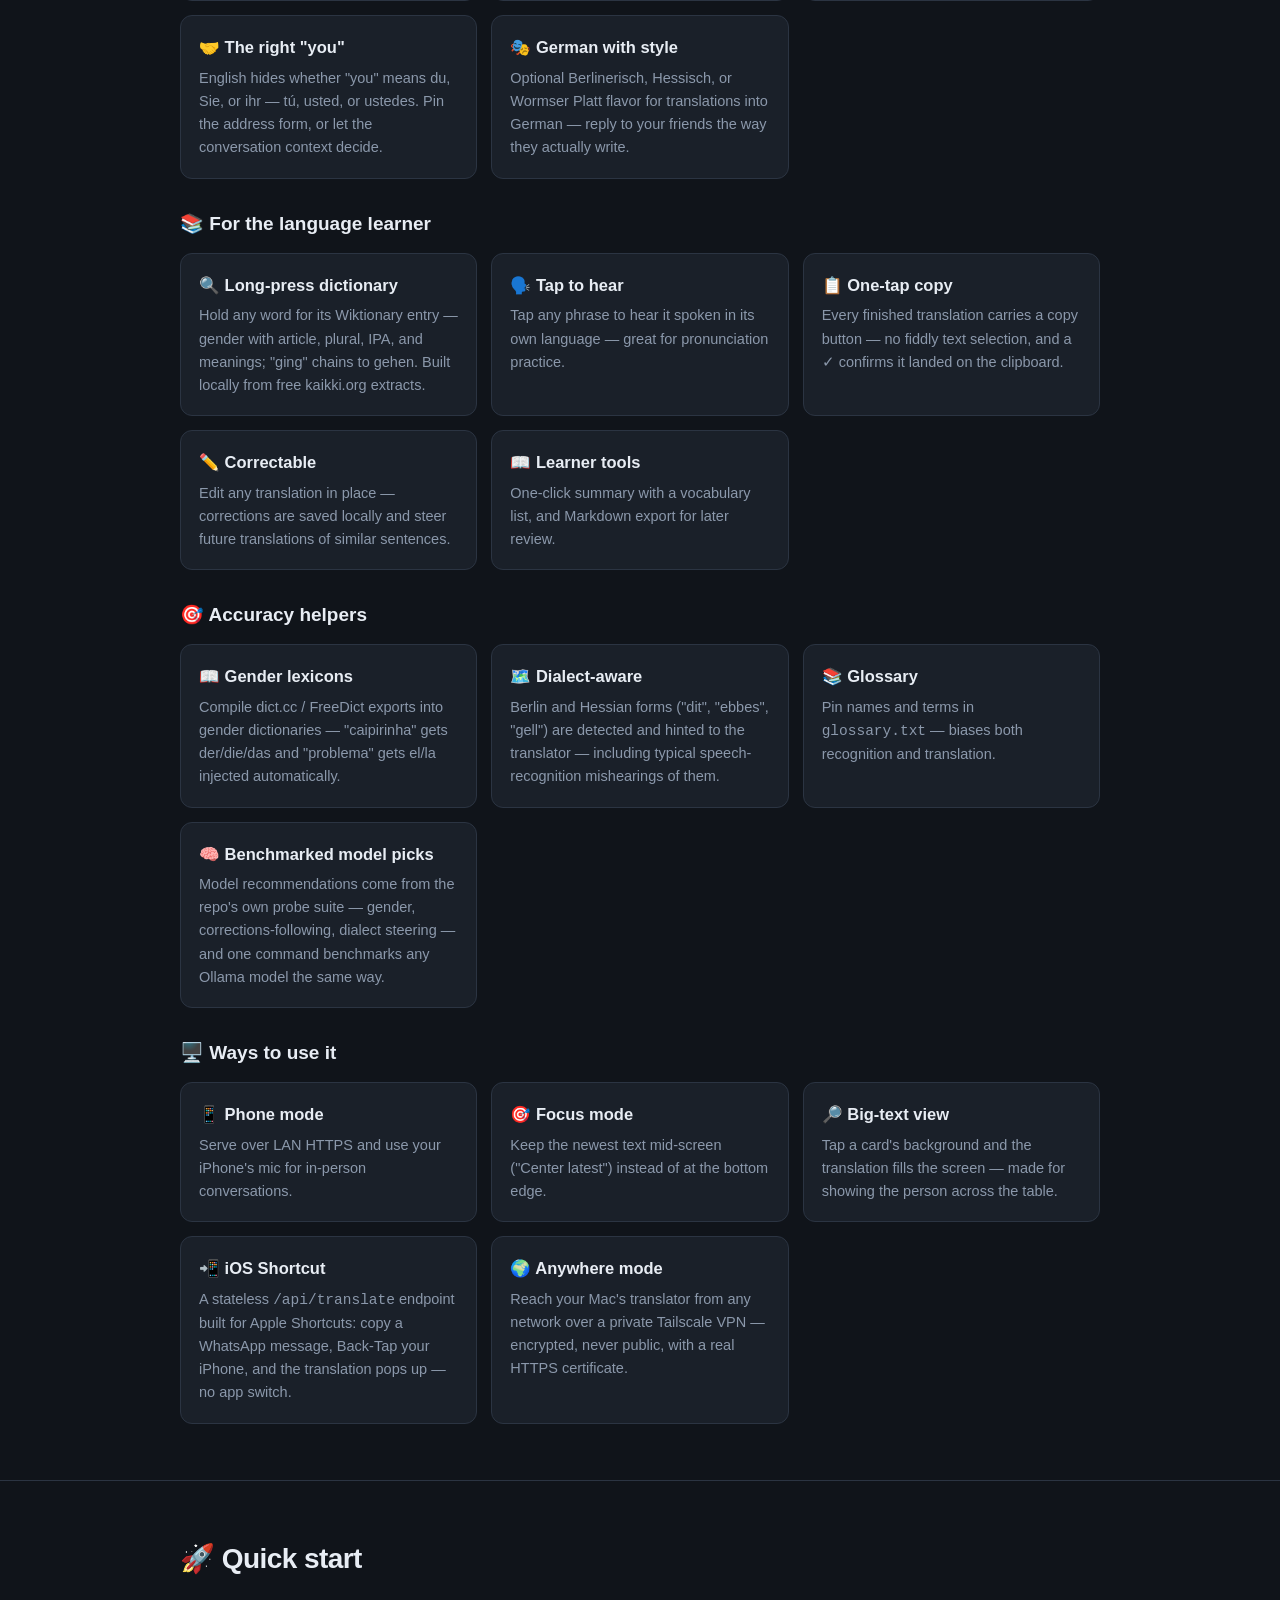
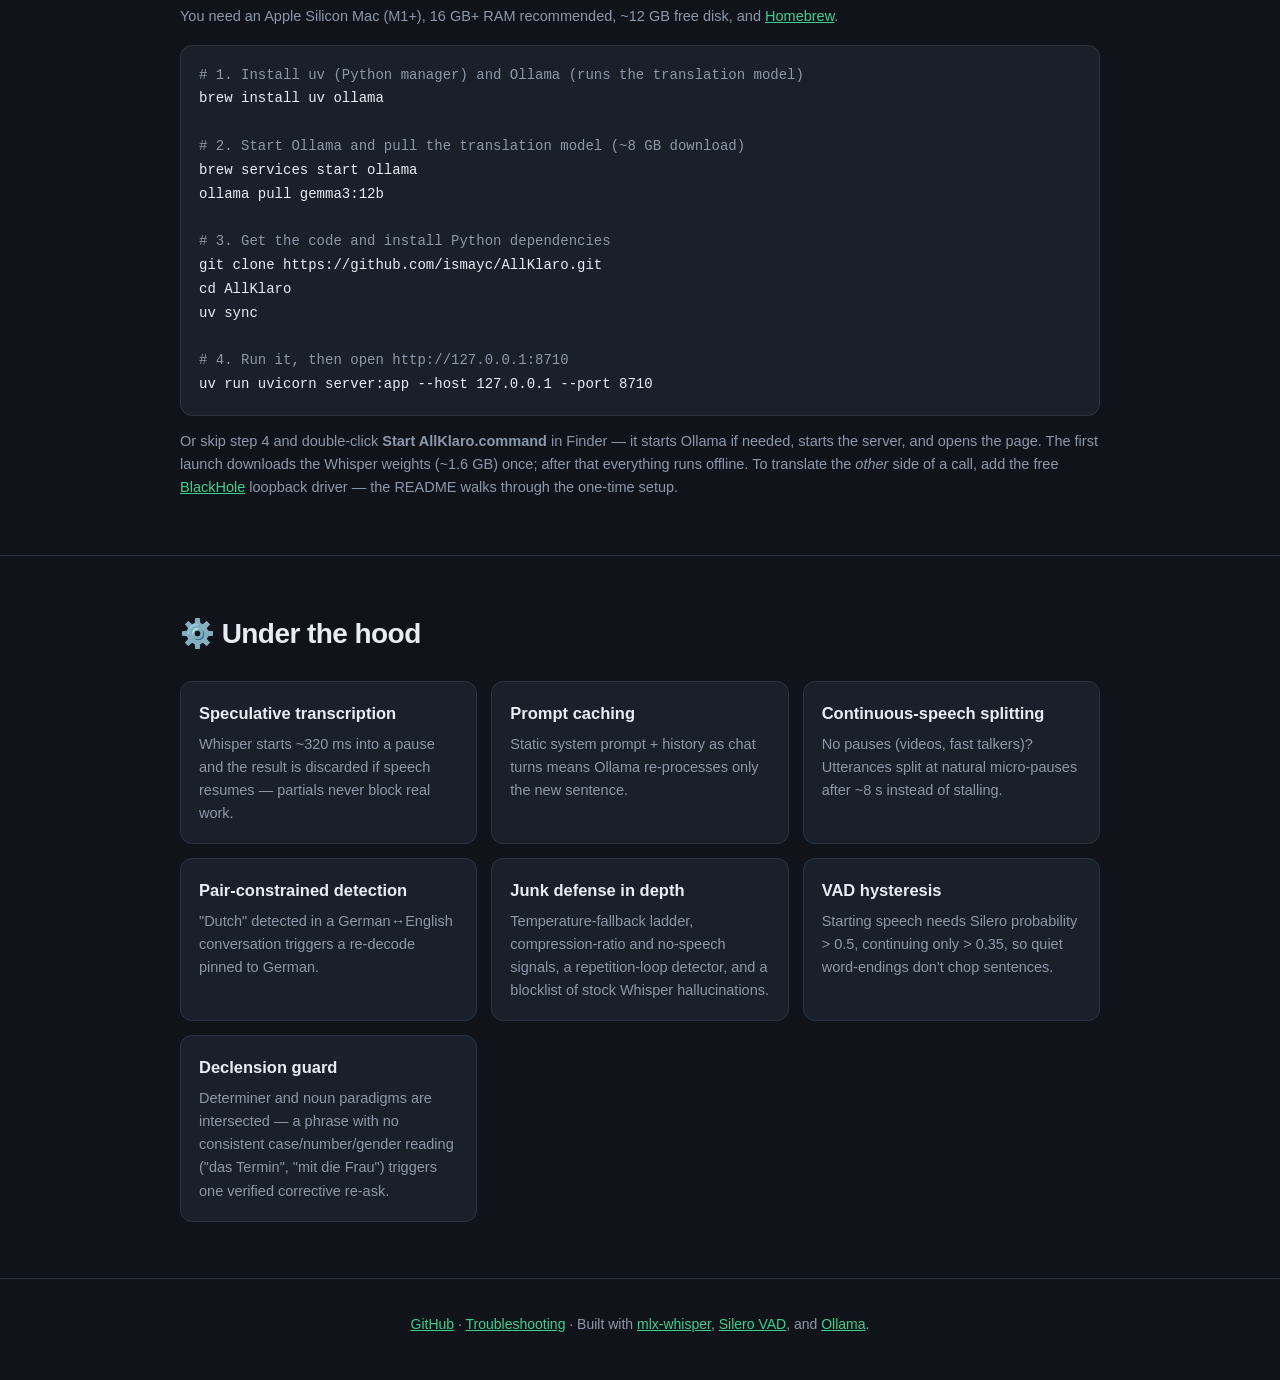
==== commit 1f3542e9: "Recommended-models section grounded in measured probe scores gemma3:12b stays the main model (12/12 " ====
--- a/docs/index.html
+++ b/docs/index.html
@@ -259,6 +259,10 @@
         <div class="feature"><h3 data-i18n="f_gloss_h">📚 Glossary</h3>
           <p data-i18n="f_gloss_p">Pin names and terms in <code>glossary.txt</code> — biases both
           recognition and translation.</p></div>
+        <div class="feature"><h3 data-i18n="f_bench_h">🧠 Benchmarked model picks</h3>
+          <p data-i18n="f_bench_p">Model recommendations come from the repo's own probe suite —
+          gender, corrections-following, dialect steering — and one command
+          benchmarks any Ollama model the same way.</p></div>
       </div>
 
       <h3 class="group-h" data-i18n="g_use">🖥️ Ways to use it</h3>
@@ -412,6 +416,8 @@
       f_focus_p: "Hält den neuesten Text in der Bildschirmmitte („Center latest“) statt am unteren Rand.",
       f_gloss_h: "📚 Glossar",
       f_gloss_p: "Namen und Begriffe in <code>glossary.txt</code> festlegen — beeinflusst Erkennung und Übersetzung.",
+      f_bench_h: "🧠 Getestete Modell-Empfehlungen",
+      f_bench_p: "Die Modell-Empfehlungen stammen aus der eigenen Probe-Suite des Repos — Genus, Korrektur-Treue, Dialekt-Steuerung — und ein Befehl testet jedes Ollama-Modell auf dieselbe Weise.",
       f_lookup_h: "🔍 Wörterbuch per langem Druck",
       f_lookup_p: "Ein Wort gedrückt halten und den Wiktionary-Eintrag sehen — Genus mit Artikel, Plural, IPA und Bedeutungen; „ging“ führt zu gehen. Lokal aus freien kaikki.org-Daten gebaut.",
       qs_h2: "🚀 Schnellstart",
@@ -488,6 +494,8 @@
       f_focus_p: "Mantiene el texto más reciente en el centro de la pantalla («Center latest») en lugar del borde inferior.",
       f_gloss_h: "📚 Glosario",
       f_gloss_p: "Fija nombres y términos en <code>glossary.txt</code> — influye en el reconocimiento y en la traducción.",
+      f_bench_h: "🧠 Modelos recomendados con pruebas",
+      f_bench_p: "Las recomendaciones de modelos salen de la propia suite de pruebas del repo — género, fidelidad a correcciones, control de dialecto — y un solo comando evalúa igual cualquier modelo de Ollama.",
       f_lookup_h: "🔍 Diccionario al mantener pulsado",
       f_lookup_p: "Mantén pulsada cualquier palabra para ver su entrada de Wiktionary — género con artículo, plural, IPA y significados; «ging» lleva a gehen. Se compila localmente con datos libres de kaikki.org.",
       qs_h2: "🚀 Inicio rápido",
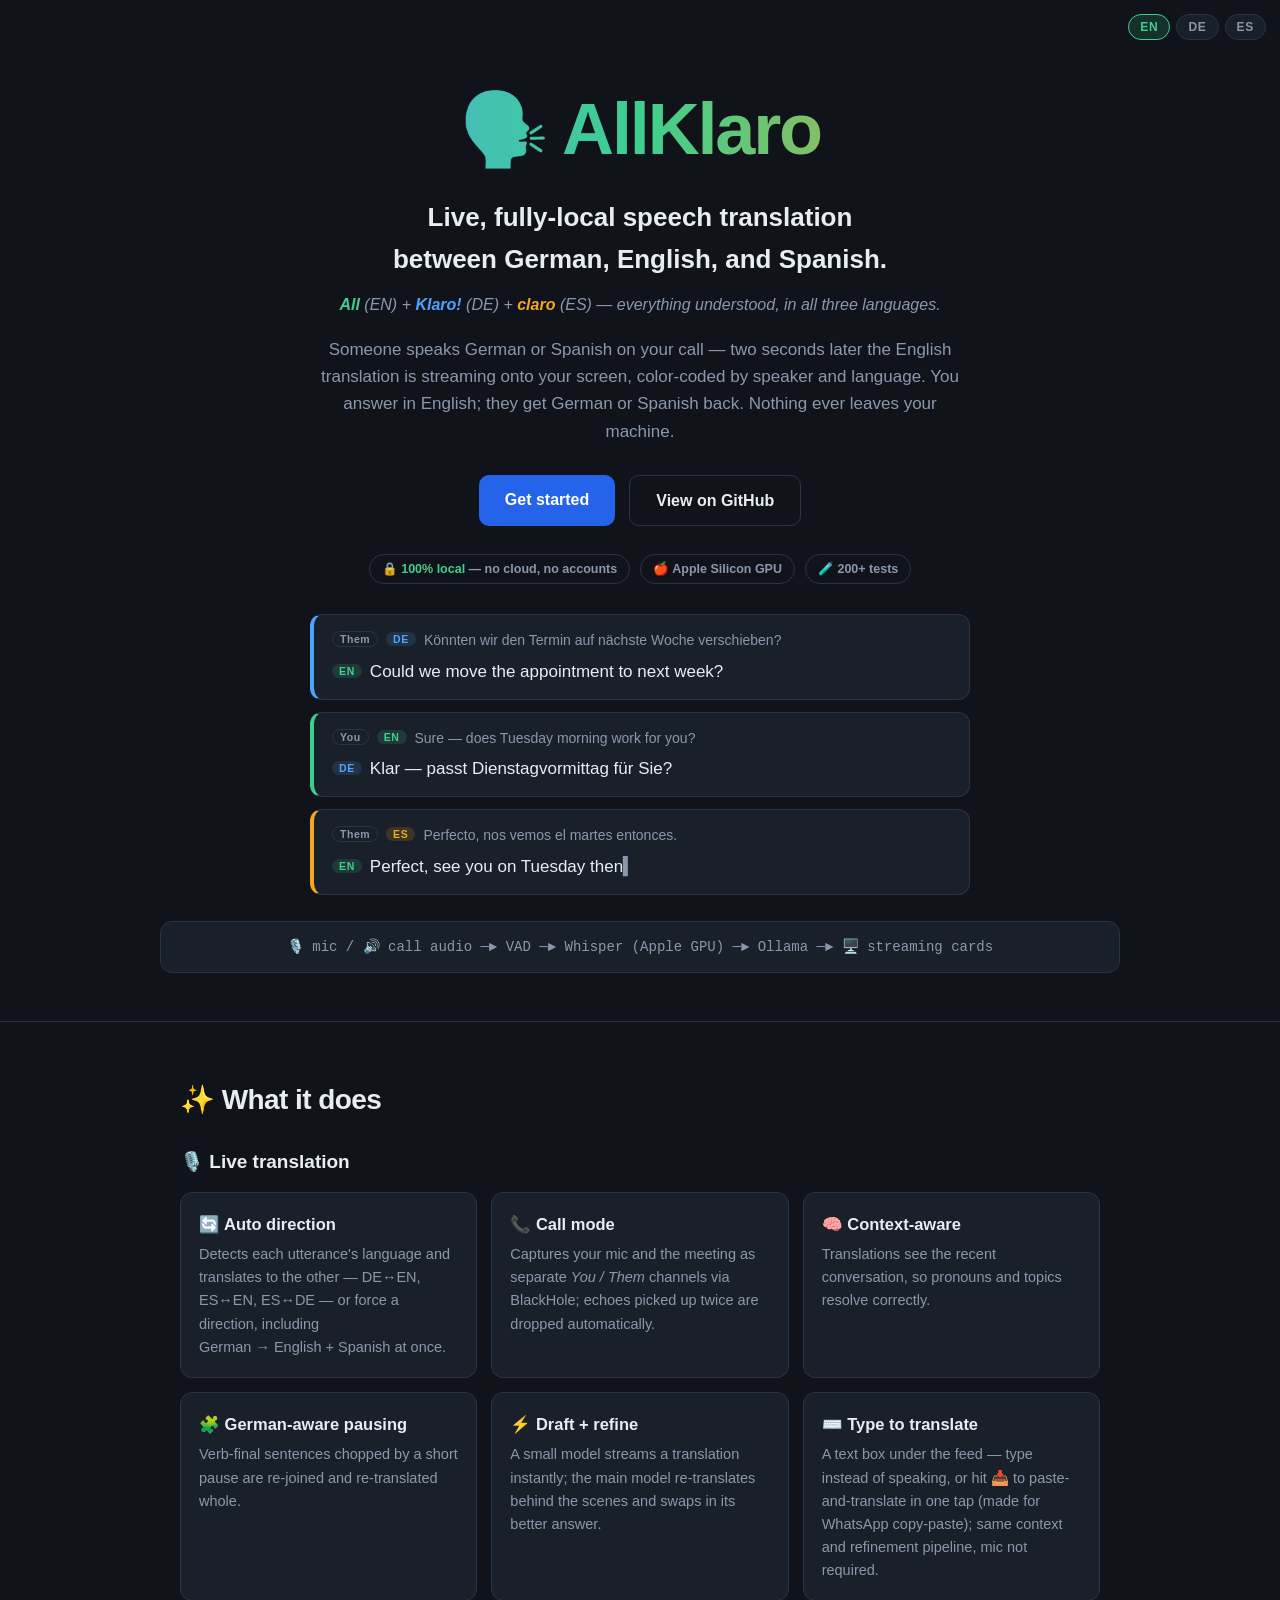
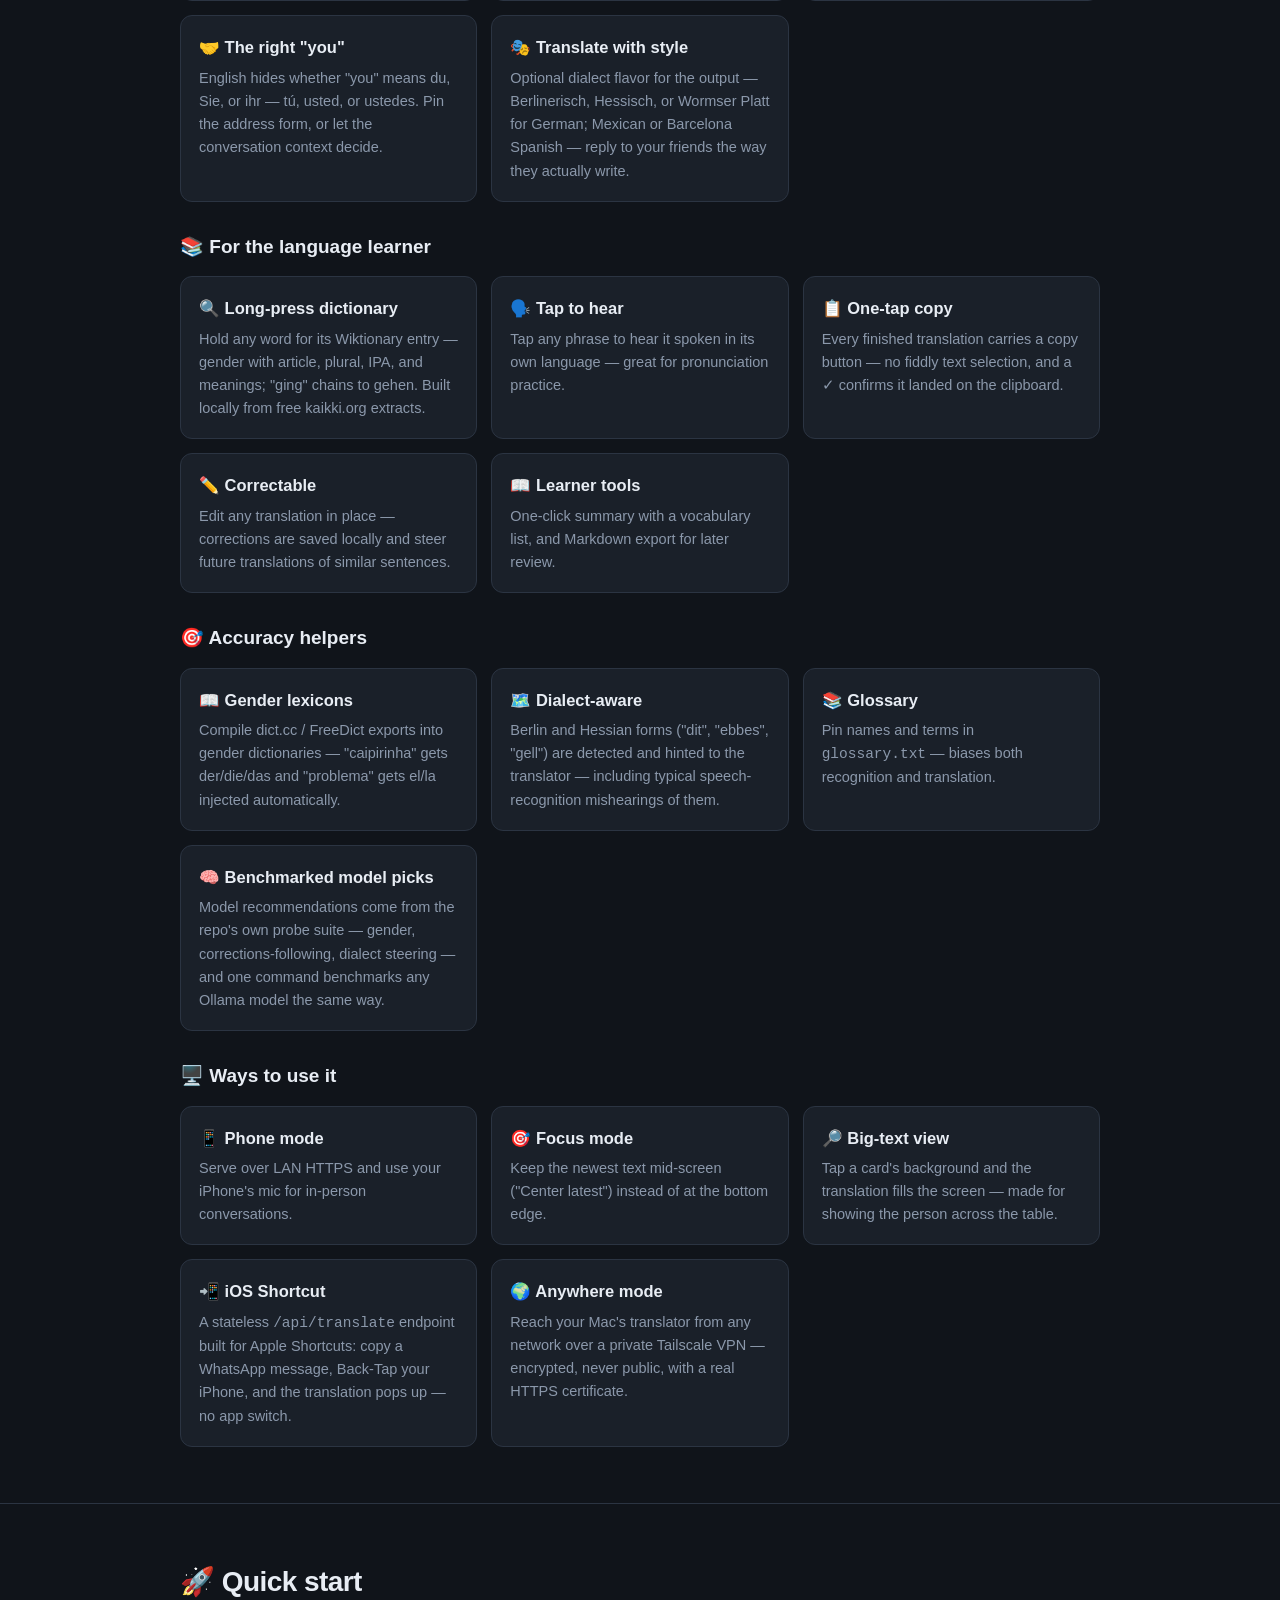
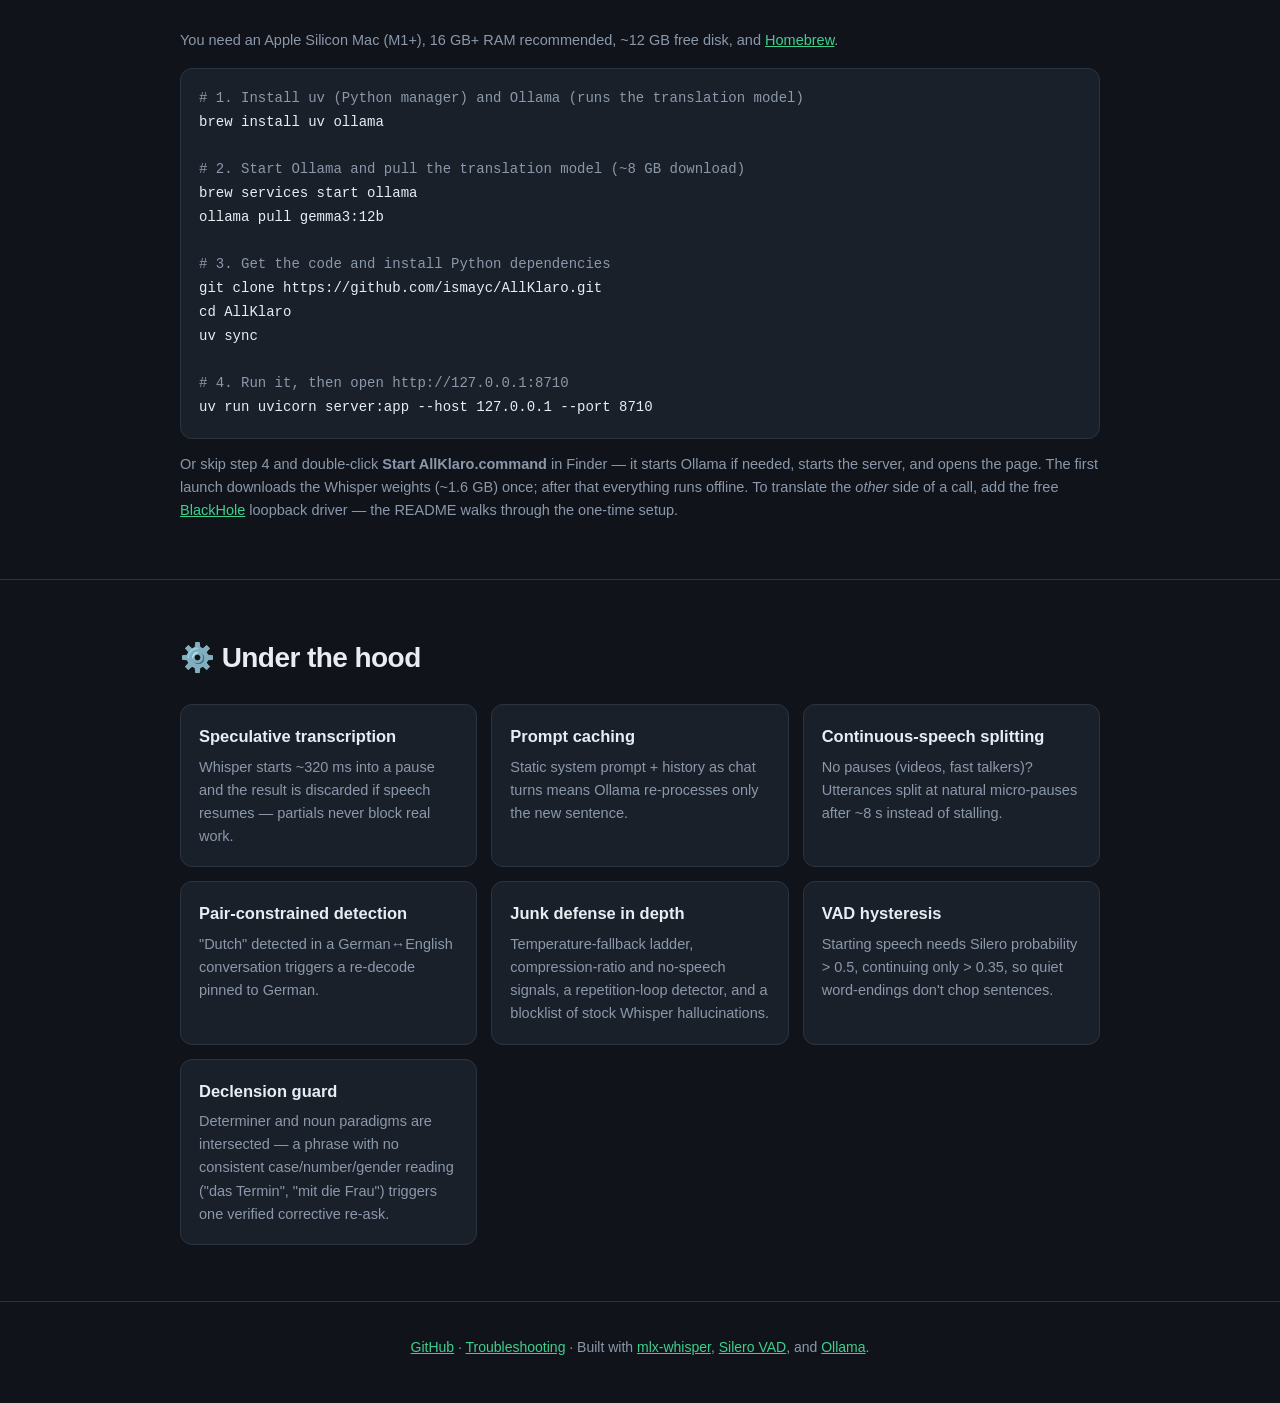
==== commit c49bccb6: "Mexican and Barcelona Spanish styles, in and out Output: an es_flavor setting (mexico | barcelona) m" ====
--- a/docs/index.html
+++ b/docs/index.html
@@ -220,10 +220,10 @@
           <p data-i18n="f_address_p">English hides whether "you" means du, Sie, or ihr — tú, usted, or
           ustedes. Pin the address form, or let the conversation context
           decide.</p></div>
-        <div class="feature"><h3 data-i18n="f_flavor_h">🎭 German with style</h3>
-          <p data-i18n="f_flavor_p">Optional Berlinerisch, Hessisch, or Wormser Platt flavor for
-          translations into German — reply to your friends the way they
-          actually write.</p></div>
+        <div class="feature"><h3 data-i18n="f_flavor_h">🎭 Translate with style</h3>
+          <p data-i18n="f_flavor_p">Optional dialect flavor for the output — Berlinerisch, Hessisch,
+          or Wormser Platt for German; Mexican or Barcelona Spanish — reply
+          to your friends the way they actually write.</p></div>
       </div>
 
       <h3 class="group-h" data-i18n="g_learn">📚 For the language learner</h3>
@@ -404,8 +404,8 @@
       f_type_p: "Ein Textfeld unter dem Verlauf — tippen statt sprechen, oder mit 📥 einfügen und übersetzen in einem Tipp (gemacht für WhatsApp-Kopien); gleicher Kontext, gleiche Pipeline, kein Mikrofon nötig.",
       f_address_h: "🤝 Das richtige „Du“",
       f_address_p: "Das englische „you“ verrät nicht, ob du, Sie oder ihr gemeint ist — tú, usted oder ustedes. Lege die Anrede fest oder lass den Gesprächskontext entscheiden.",
-      f_flavor_h: "🎭 Deutsch mit Stil",
-      f_flavor_p: "Optional Berlinerisch, Hessisch oder Wormser Platt für Übersetzungen ins Deutsche — antworte deinen Freunden so, wie sie wirklich schreiben.",
+      f_flavor_h: "🎭 Übersetzen mit Stil",
+      f_flavor_p: "Optionaler Dialekt für die Ausgabe — Berlinerisch, Hessisch oder Wormser Platt fürs Deutsche; mexikanisches oder Barcelona-Spanisch — antworte deinen Freunden so, wie sie wirklich schreiben.",
       f_gender_h: "📖 Genus-Lexika",
       f_gender_p: "dict.cc-/FreeDict-Exporte werden zu Genus-Wörterbüchern kompiliert — „Caipirinha“ bekommt automatisch der/die/das, „problema“ el/la.",
       f_dialect_h: "🗺️ Dialekt-bewusst",
@@ -482,8 +482,8 @@
       f_type_p: "Un cuadro de texto bajo la conversación — escribe en vez de hablar, o pulsa 📥 para pegar y traducir con un toque (pensado para copiar de WhatsApp); mismo contexto y misma pipeline, sin micrófono.",
       f_address_h: "🤝 El «tú» correcto",
       f_address_p: "El «you» inglés no dice si es du, Sie o ihr — tú, usted o ustedes. Fija el tratamiento o deja que lo decida el contexto de la conversación.",
-      f_flavor_h: "🎭 Alemán con estilo",
-      f_flavor_p: "Sabor opcional berlinés, hessiano o Wormser Platt para las traducciones al alemán — responde a tus amigos tal como escriben de verdad.",
+      f_flavor_h: "🎭 Traduce con estilo",
+      f_flavor_p: "Sabor dialectal opcional para la salida — Berlinerisch, Hessisch o Wormser Platt en alemán; español mexicano o de Barcelona — responde a tus amigos tal como escriben de verdad.",
       f_gender_h: "📖 Léxicos de género",
       f_gender_p: "Los exportes de dict.cc/FreeDict se compilan en diccionarios de género — «caipirinha» recibe der/die/das y «problema» el/la automáticamente.",
       f_dialect_h: "🗺️ Atento a dialectos",
